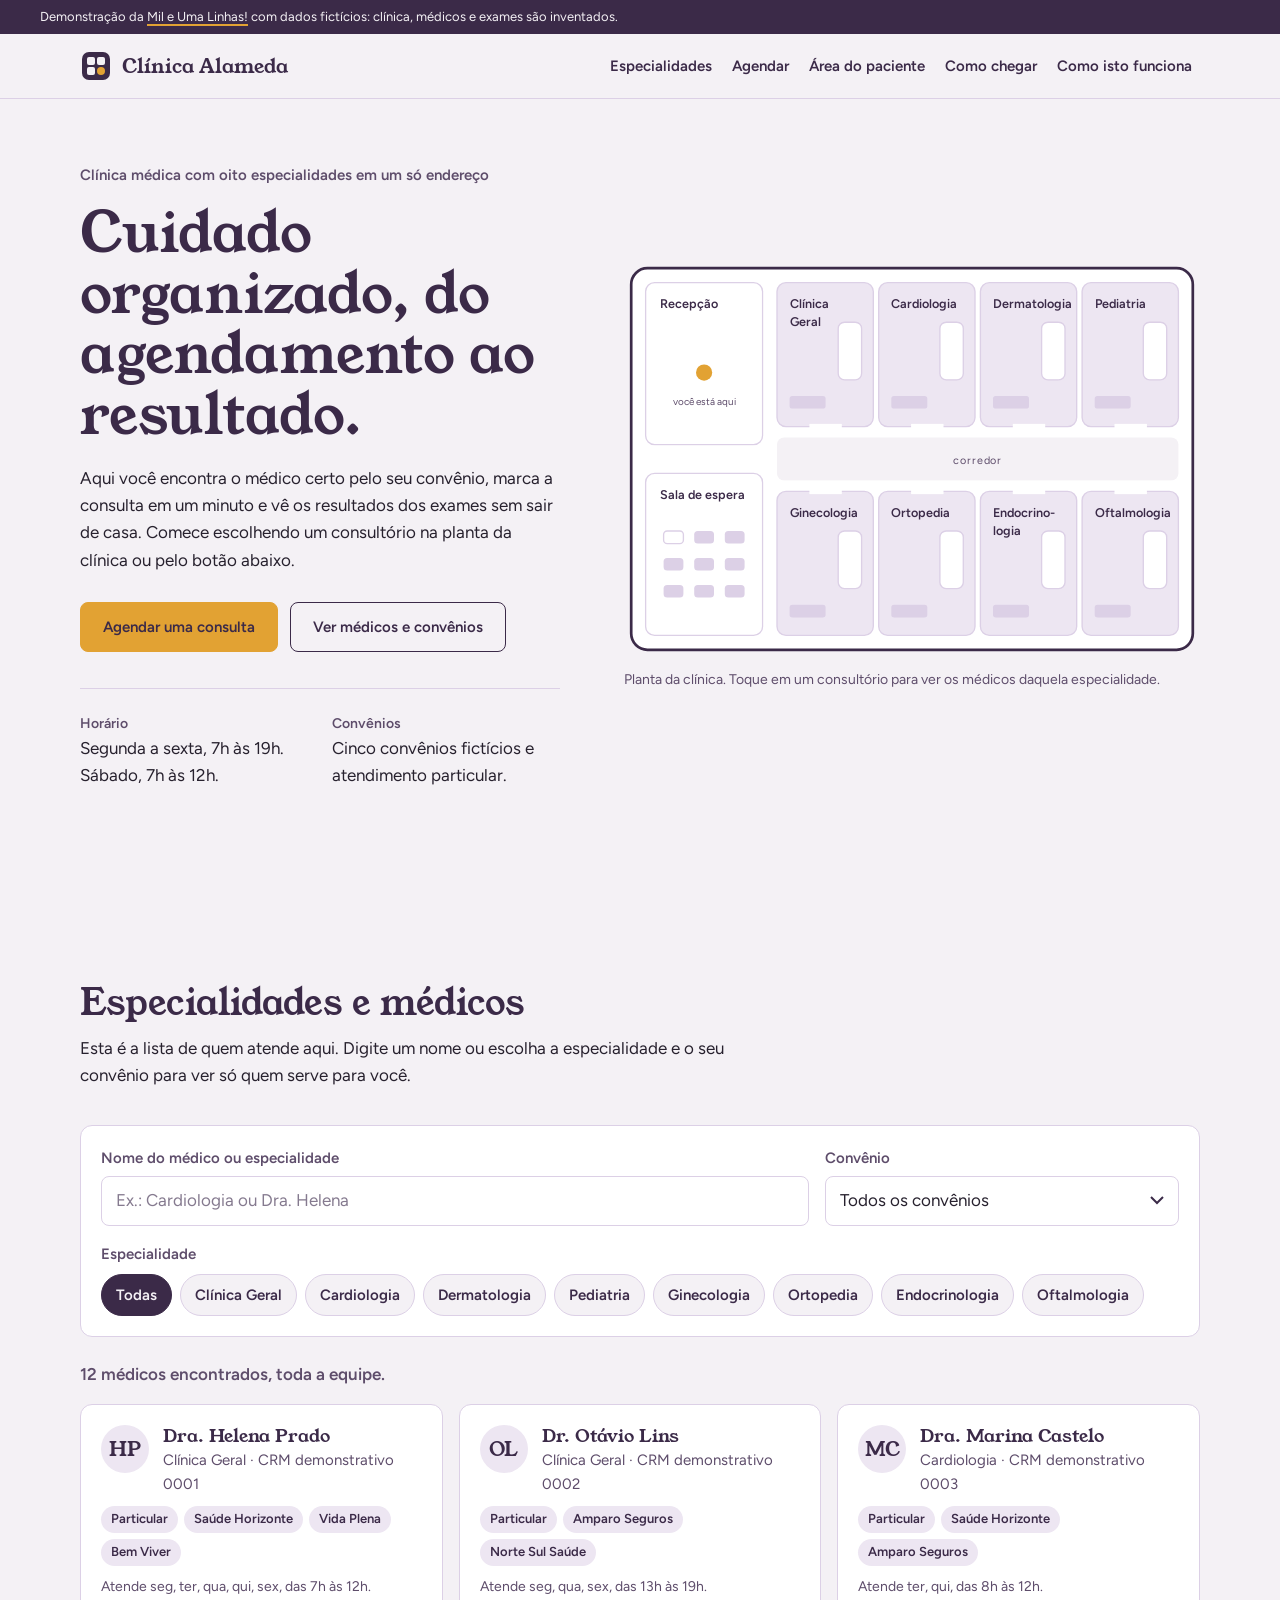
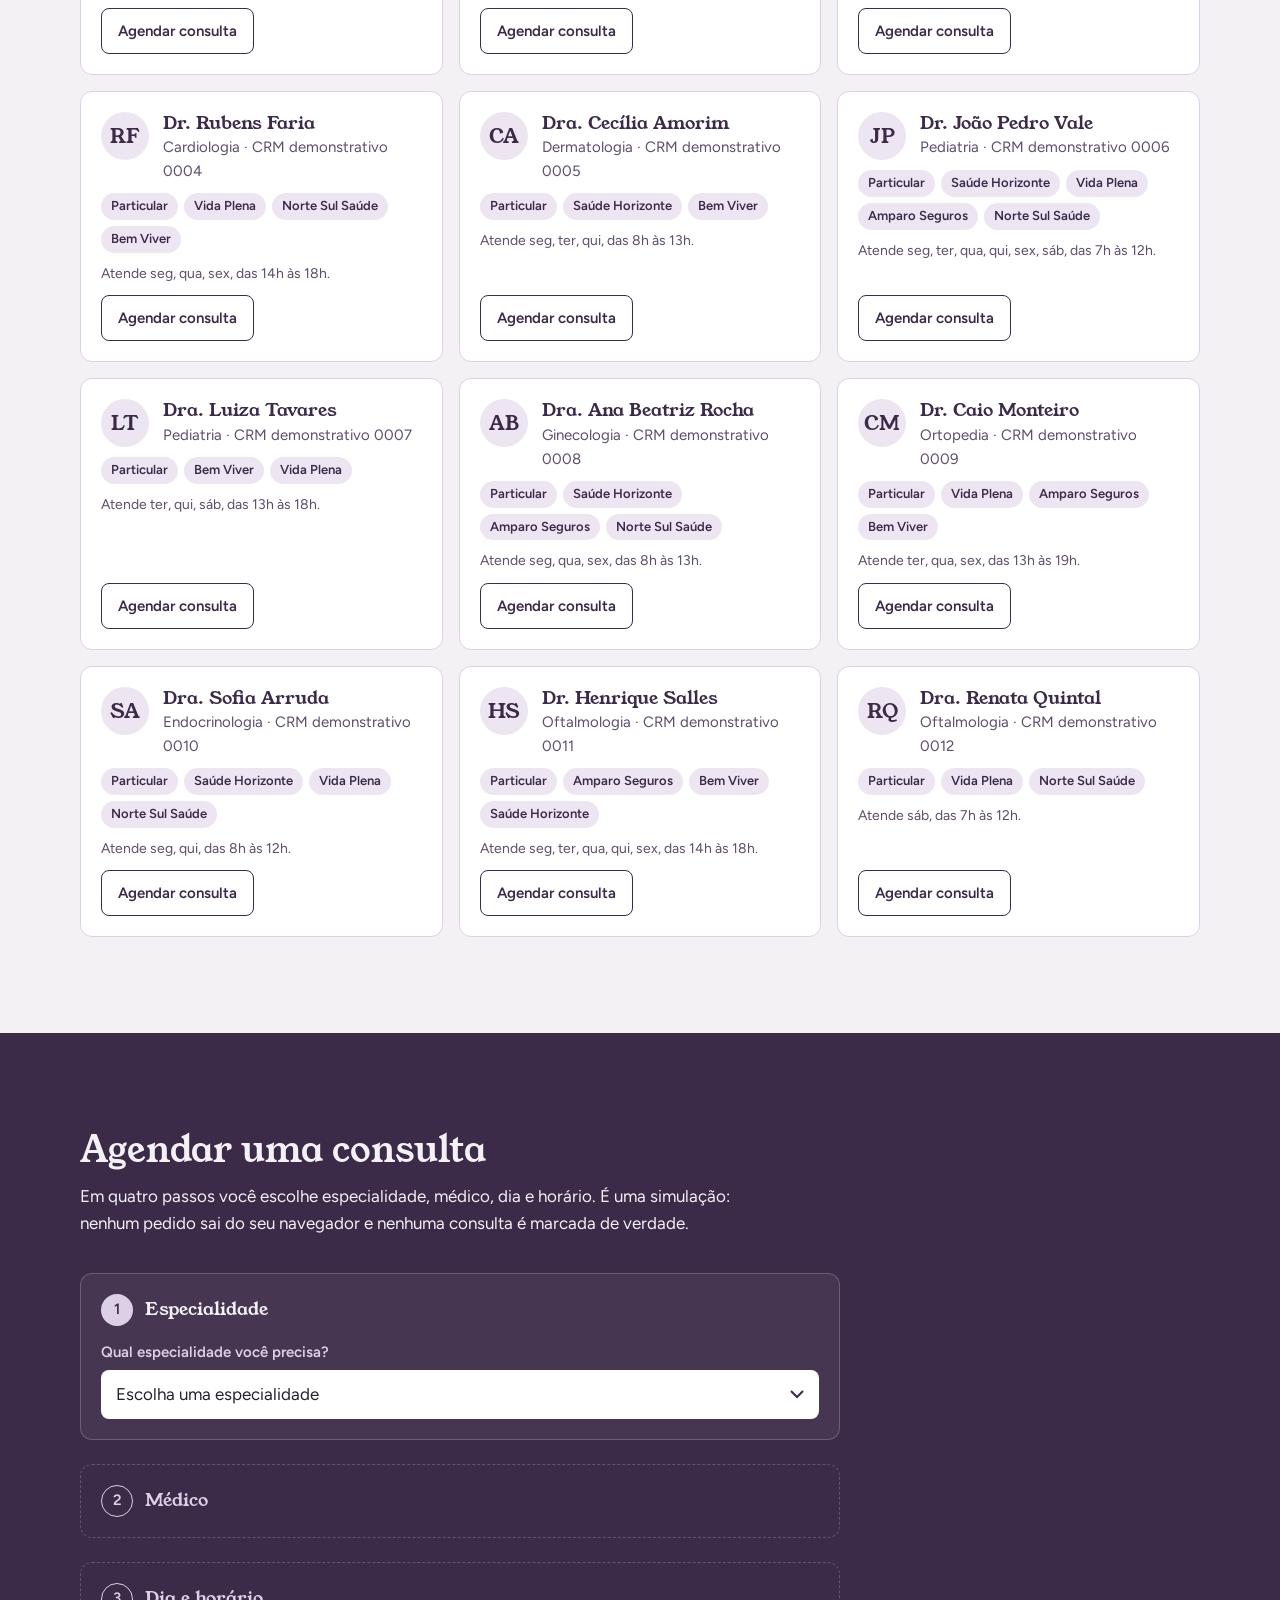
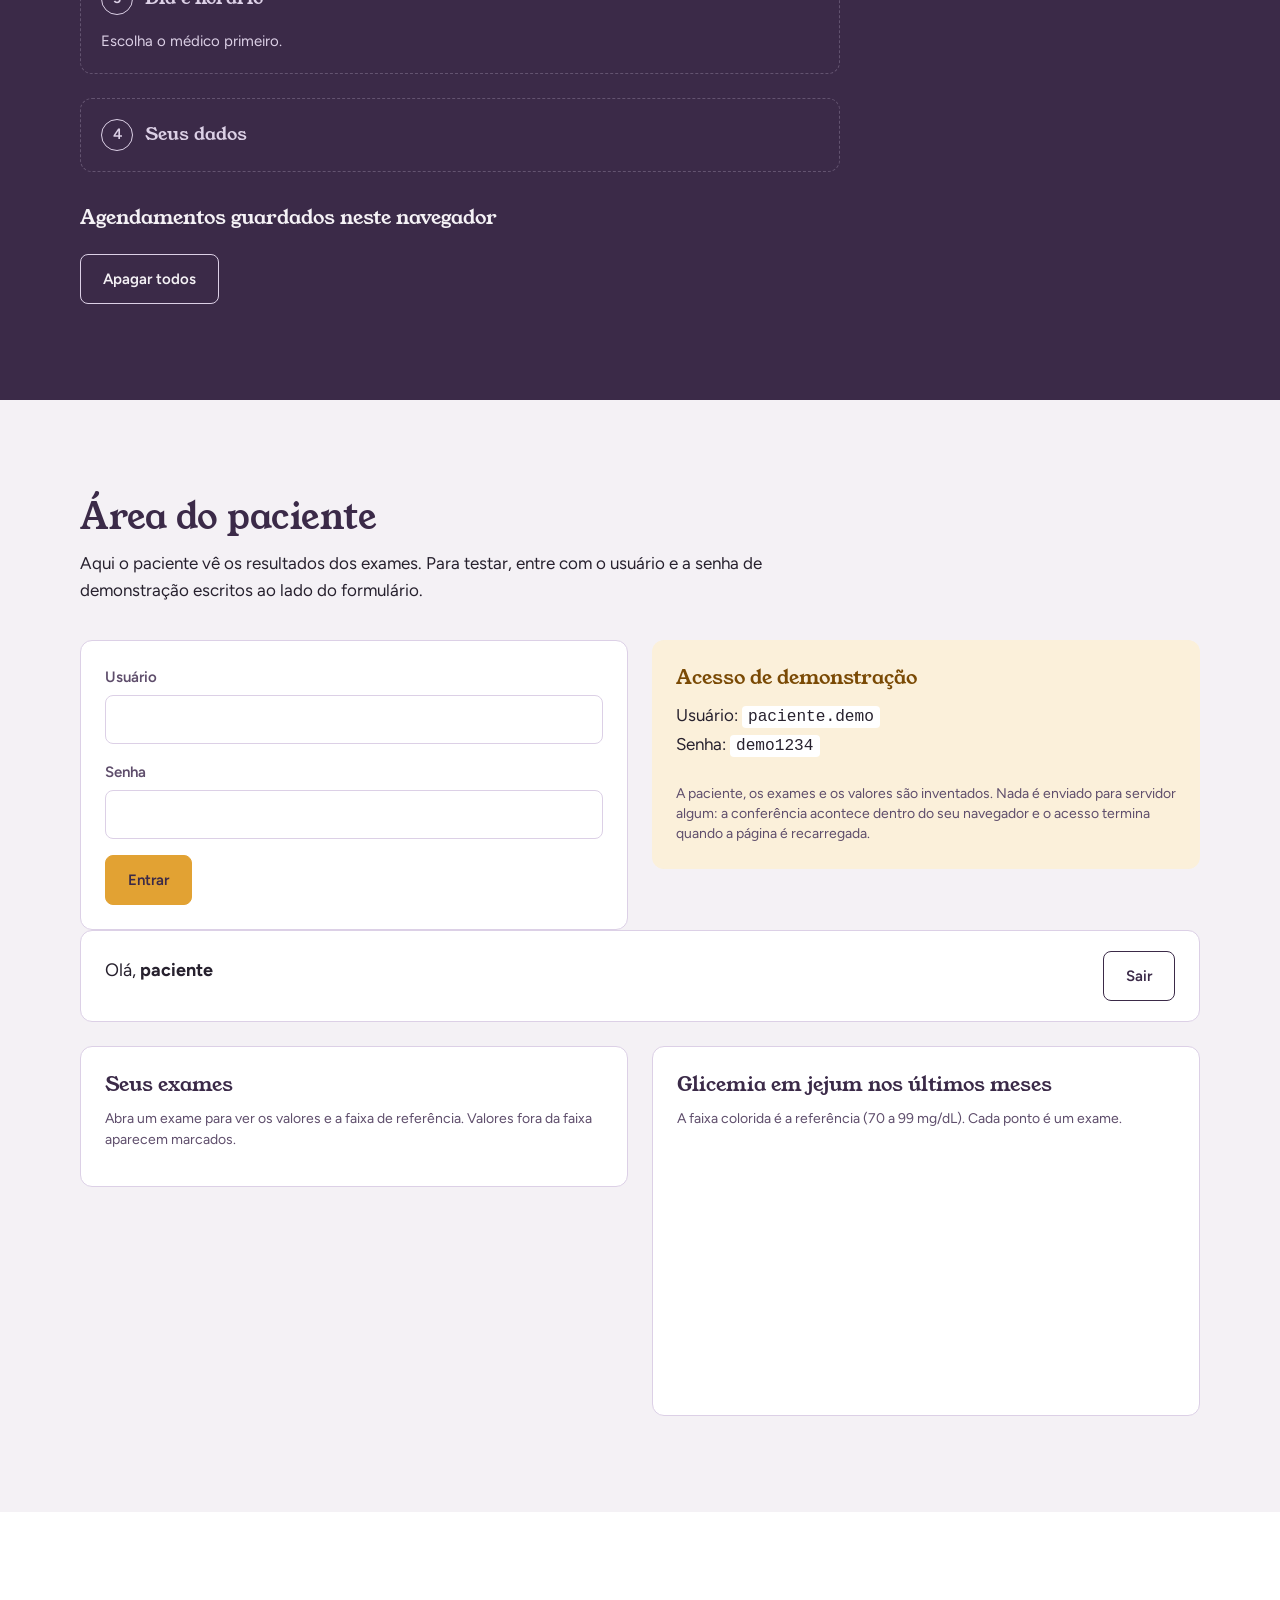
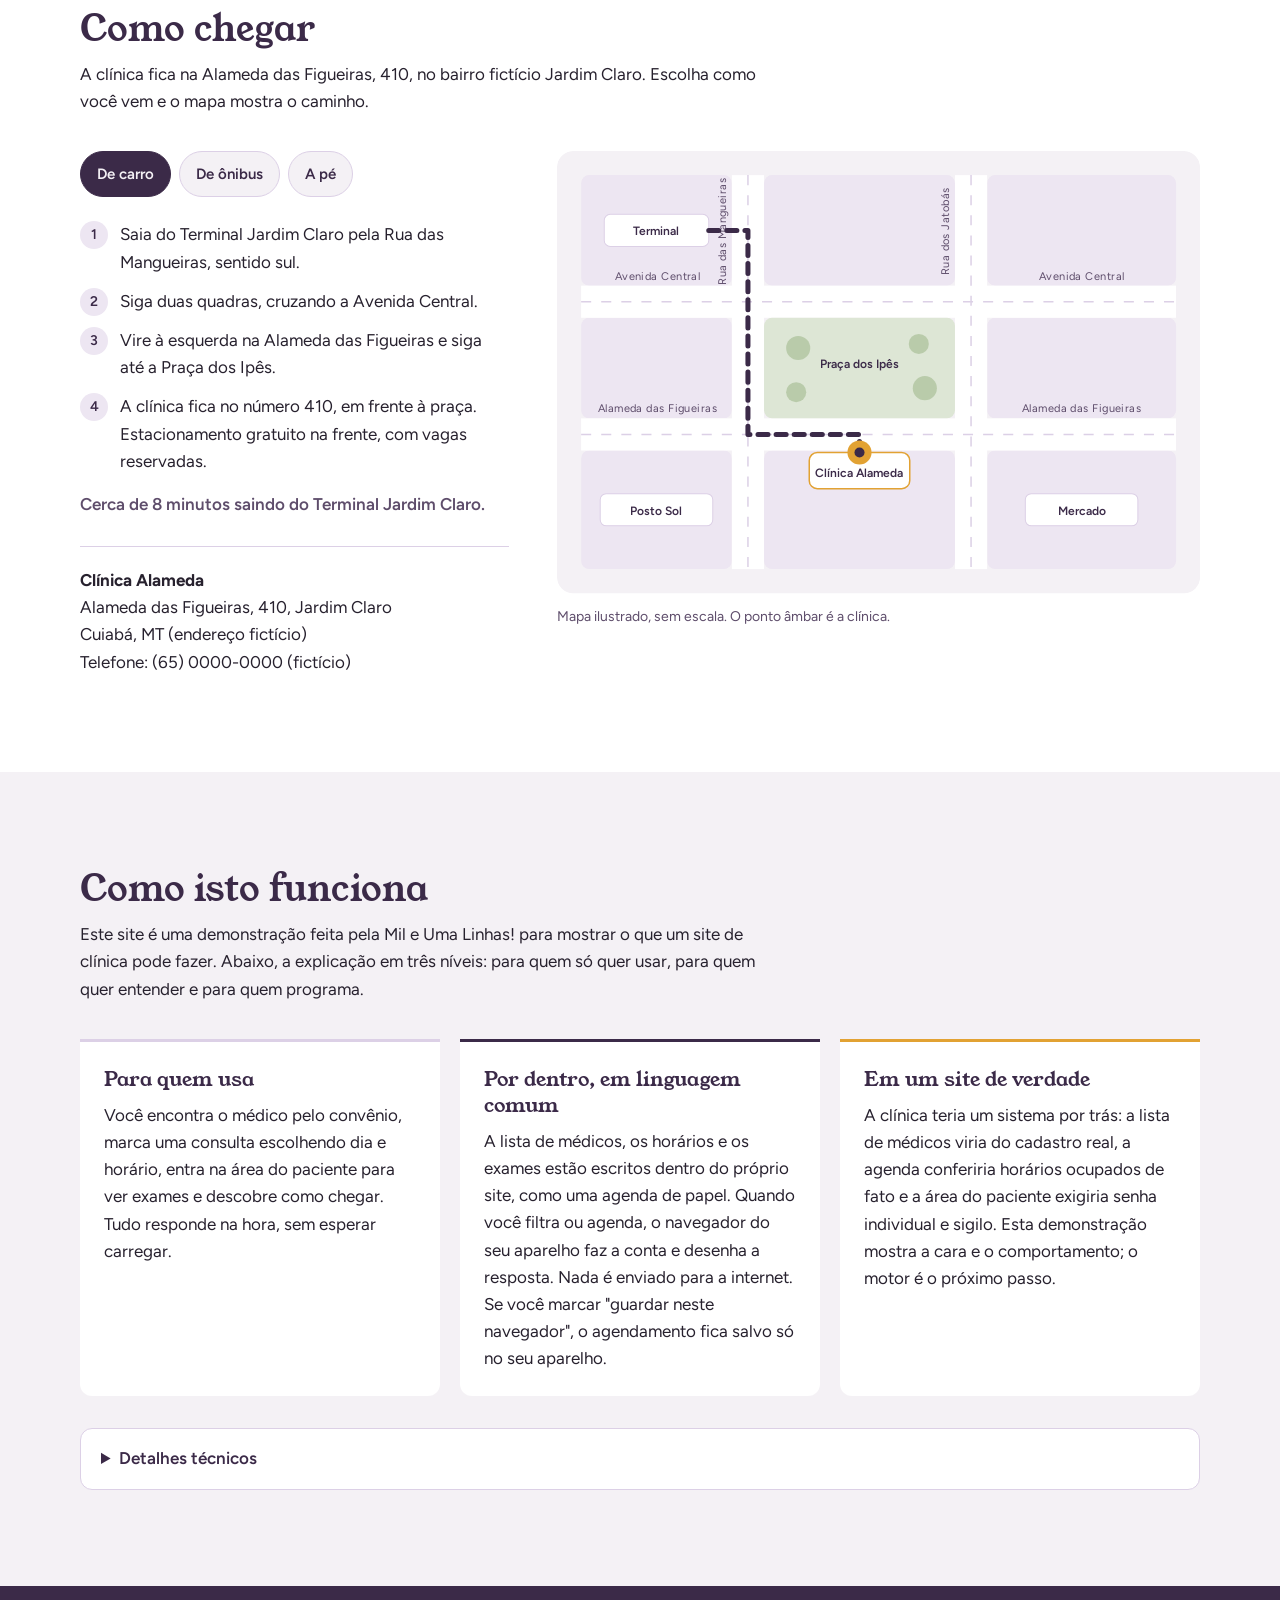
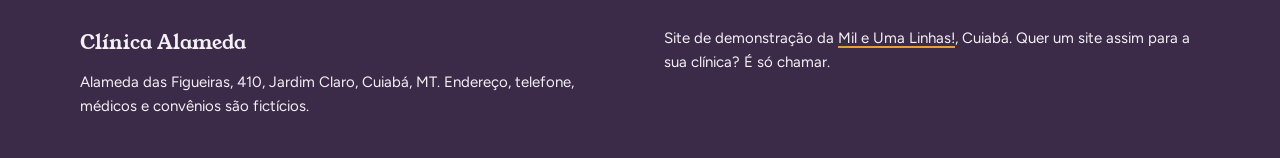
==== index.html @ 110e7aff "Site de demonstração: Clínica Alameda Cria o site de vitrine para clínica médica (slug clinica-medic" ====
<!DOCTYPE html>
<html lang="pt-BR">
<head>
  <meta charset="utf-8">
  <meta name="viewport" content="width=device-width, initial-scale=1">
  <meta http-equiv="Content-Security-Policy" content="default-src 'self'; script-src 'self'; style-src 'self'; img-src 'self' data:; font-src 'self'; connect-src 'none'; object-src 'none'; base-uri 'self'; form-action 'none'">
  <title>Clínica Alameda | Cuidado organizado, do agendamento ao resultado</title>
  <meta name="description" content="Site de demonstração de uma clínica médica fictícia com várias especialidades: busca de médicos por convênio, agendamento simulado, área do paciente e mapa de como chegar. Feito pela Mil e Uma Linhas!.">
  <meta name="theme-color" content="#3B2A48">
  <link rel="canonical" href="https://toshiro01001.github.io/clinica-medica/">
  <link rel="icon" href="favicon.svg" type="image/svg+xml">
  <link rel="preload" href="fonts/young-serif-latin-400-normal.woff2" as="font" type="font/woff2" crossorigin>
  <link rel="preload" href="fonts/figtree-latin-wght-normal.woff2" as="font" type="font/woff2" crossorigin>
  <link rel="stylesheet" href="css/estilo.css">
</head>
<body>
  <a class="pular" href="#conteudo">Pular para o conteúdo</a>

  <p class="faixa-demo">Demonstração da <a href="https://mileumalinhas.com.br">Mil e Uma Linhas!</a> com dados fictícios: clínica, médicos e exames são inventados.</p>

  <header class="topo">
    <div class="miolo topo-miolo">
      <a class="marca" href="#inicio" aria-label="Clínica Alameda, início">
        <svg class="marca-sinal" viewBox="0 0 32 32" aria-hidden="true" focusable="false">
          <rect x="2" y="2" width="28" height="28" rx="7" fill="currentColor"/>
          <rect x="7" y="7" width="8" height="8" rx="2" fill="#F4F1F5"/>
          <rect x="17" y="7" width="8" height="8" rx="2" fill="#F4F1F5"/>
          <rect x="7" y="17" width="8" height="8" rx="2" fill="#F4F1F5"/>
          <circle cx="21" cy="21" r="4" fill="#E2A233"/>
        </svg>
        <span class="marca-nome">Clínica Alameda</span>
      </a>
      <button class="menu-botao" id="menu-botao" type="button" aria-expanded="false" aria-controls="menu">
        <span class="menu-botao-traco" aria-hidden="true"></span>
        <span class="menu-botao-texto">Menu</span>
      </button>
      <nav class="menu" id="menu" aria-label="Seções do site">
        <ul>
          <li><a href="#especialidades">Especialidades</a></li>
          <li><a href="#agendar">Agendar</a></li>
          <li><a href="#paciente">Área do paciente</a></li>
          <li><a href="#como-chegar">Como chegar</a></li>
          <li><a href="#como-funciona">Como isto funciona</a></li>
        </ul>
      </nav>
    </div>
  </header>

  <main id="conteudo">

    <!-- ABERTURA -->
    <section class="hero" id="inicio" aria-labelledby="hero-titulo">
      <div class="miolo hero-grade">
        <div class="hero-texto">
          <p class="hero-chapeu">Clínica médica com oito especialidades em um só endereço</p>
          <h1 id="hero-titulo">Cuidado organizado, do agendamento ao resultado.</h1>
          <p class="hero-apoio">Aqui você encontra o médico certo pelo seu convênio, marca a consulta em um minuto e vê os resultados dos exames sem sair de casa. Comece escolhendo um consultório na planta da clínica ou pelo botão abaixo.</p>
          <div class="hero-acoes">
            <a class="botao botao-principal" href="#agendar">Agendar uma consulta</a>
            <a class="botao botao-secundario" href="#especialidades">Ver médicos e convênios</a>
          </div>
          <dl class="hero-fatos">
            <div><dt>Horário</dt><dd>Segunda a sexta, 7h às 19h. Sábado, 7h às 12h.</dd></div>
            <div><dt>Convênios</dt><dd>Cinco convênios fictícios e atendimento particular.</dd></div>
          </dl>
        </div>

        <figure class="planta-figura">
          <svg class="planta" viewBox="0 0 640 440" role="group" aria-labelledby="planta-titulo" aria-describedby="planta-desc" id="planta">
            <title id="planta-titulo">Planta da Clínica Alameda</title>
            <desc id="planta-desc">Planta baixa com recepção, sala de espera, um corredor central e oito consultórios, um por especialidade. Cada consultório é um link que filtra a busca de médicos.</desc>
            <rect class="planta-parede" x="8" y="8" width="624" height="424" rx="18"/>

            <g class="planta-sala planta-sala-fixa" data-ordem="0">
              <rect x="24" y="24" width="130" height="180" rx="10"/>
              <text x="40" y="52">Recepção</text>
              <circle class="planta-voce" cx="89" cy="124" r="9"/>
              <text class="planta-voce-texto" x="89" y="160">você está aqui</text>
            </g>
            <g class="planta-sala planta-sala-fixa" data-ordem="1">
              <rect x="24" y="236" width="130" height="180" rx="10"/>
              <text x="40" y="264">Sala de espera</text>
              <g class="planta-cadeiras" aria-hidden="true">
                <rect x="44" y="300" width="22" height="14" rx="4"/><rect x="78" y="300" width="22" height="14" rx="4"/><rect x="112" y="300" width="22" height="14" rx="4"/>
                <rect x="44" y="330" width="22" height="14" rx="4"/><rect x="78" y="330" width="22" height="14" rx="4"/><rect x="112" y="330" width="22" height="14" rx="4"/>
                <rect x="44" y="360" width="22" height="14" rx="4"/><rect x="78" y="360" width="22" height="14" rx="4"/><rect x="112" y="360" width="22" height="14" rx="4"/>
              </g>
            </g>

            <rect class="planta-corredor" x="170" y="196" width="446" height="48" rx="8"/>
            <text class="planta-corredor-texto" x="393" y="225">corredor</text>

            <a class="planta-sala" href="#especialidades" data-esp="clinica-geral" data-ordem="2"><rect x="170" y="24" width="107" height="160" rx="10"/><rect class="planta-mesa" x="184" y="150" width="40" height="14" rx="3"/><rect class="planta-maca" x="238" y="68" width="26" height="64" rx="7"/><text x="184" y="52">Clínica</text><text x="184" y="72">Geral</text><rect class="planta-porta" x="206" y="181" width="36" height="6"/></a>
            <a class="planta-sala" href="#especialidades" data-esp="cardiologia" data-ordem="3"><rect x="283" y="24" width="107" height="160" rx="10"/><rect class="planta-mesa" x="297" y="150" width="40" height="14" rx="3"/><rect class="planta-maca" x="351" y="68" width="26" height="64" rx="7"/><text x="297" y="52">Cardiologia</text><rect class="planta-porta" x="319" y="181" width="36" height="6"/></a>
            <a class="planta-sala" href="#especialidades" data-esp="dermatologia" data-ordem="4"><rect x="396" y="24" width="107" height="160" rx="10"/><rect class="planta-mesa" x="410" y="150" width="40" height="14" rx="3"/><rect class="planta-maca" x="464" y="68" width="26" height="64" rx="7"/><text x="410" y="52">Dermatologia</text><rect class="planta-porta" x="432" y="181" width="36" height="6"/></a>
            <a class="planta-sala" href="#especialidades" data-esp="pediatria" data-ordem="5"><rect x="509" y="24" width="107" height="160" rx="10"/><rect class="planta-mesa" x="523" y="150" width="40" height="14" rx="3"/><rect class="planta-maca" x="577" y="68" width="26" height="64" rx="7"/><text x="523" y="52">Pediatria</text><rect class="planta-porta" x="545" y="181" width="36" height="6"/></a>

            <a class="planta-sala" href="#especialidades" data-esp="ginecologia" data-ordem="6"><rect x="170" y="256" width="107" height="160" rx="10"/><rect class="planta-mesa" x="184" y="382" width="40" height="14" rx="3"/><rect class="planta-maca" x="238" y="300" width="26" height="64" rx="7"/><text x="184" y="284">Ginecologia</text><rect class="planta-porta" x="206" y="253" width="36" height="6"/></a>
            <a class="planta-sala" href="#especialidades" data-esp="ortopedia" data-ordem="7"><rect x="283" y="256" width="107" height="160" rx="10"/><rect class="planta-mesa" x="297" y="382" width="40" height="14" rx="3"/><rect class="planta-maca" x="351" y="300" width="26" height="64" rx="7"/><text x="297" y="284">Ortopedia</text><rect class="planta-porta" x="319" y="253" width="36" height="6"/></a>
            <a class="planta-sala" href="#especialidades" data-esp="endocrinologia" data-ordem="8"><rect x="396" y="256" width="107" height="160" rx="10"/><rect class="planta-mesa" x="410" y="382" width="40" height="14" rx="3"/><rect class="planta-maca" x="464" y="300" width="26" height="64" rx="7"/><text x="410" y="284">Endocrino-</text><text x="410" y="304">logia</text><rect class="planta-porta" x="432" y="253" width="36" height="6"/></a>
            <a class="planta-sala" href="#especialidades" data-esp="oftalmologia" data-ordem="9"><rect x="509" y="256" width="107" height="160" rx="10"/><rect class="planta-mesa" x="523" y="382" width="40" height="14" rx="3"/><rect class="planta-maca" x="577" y="300" width="26" height="64" rx="7"/><text x="523" y="284">Oftalmologia</text><rect class="planta-porta" x="545" y="253" width="36" height="6"/></a>
          </svg>
          <figcaption>Planta da clínica. Toque em um consultório para ver os médicos daquela especialidade.</figcaption>
        </figure>
      </div>
    </section>

    <!-- BUSCA -->
    <section class="secao" id="especialidades" aria-labelledby="busca-titulo">
      <div class="miolo">
        <div class="secao-cabeca">
          <h2 id="busca-titulo">Especialidades e médicos</h2>
          <p>Esta é a lista de quem atende aqui. Digite um nome ou escolha a especialidade e o seu convênio para ver só quem serve para você.</p>
        </div>

        <form class="busca" id="busca" role="search" aria-label="Buscar médicos">
          <div class="busca-linha">
            <label class="campo">
              <span class="campo-rotulo">Nome do médico ou especialidade</span>
              <input type="search" id="busca-texto" name="texto" placeholder="Ex.: Cardiologia ou Dra. Helena" autocomplete="off">
            </label>
            <label class="campo">
              <span class="campo-rotulo">Convênio</span>
              <select id="busca-convenio" name="convenio">
                <option value="">Todos os convênios</option>
              </select>
            </label>
          </div>
          <fieldset class="chips">
            <legend class="campo-rotulo">Especialidade</legend>
            <div class="chips-lista" id="busca-chips">
              <label class="chip"><input type="radio" name="esp" value="" checked><span>Todas</span></label>
            </div>
          </fieldset>
        </form>

        <p class="busca-resumo" id="busca-resumo" aria-live="polite">Carregando a lista de médicos.</p>
        <ul class="medicos" id="busca-lista" aria-label="Resultados da busca"></ul>
      </div>
    </section>

    <!-- AGENDAMENTO -->
    <section class="secao secao-escura" id="agendar" aria-labelledby="agendar-titulo">
      <div class="miolo">
        <div class="secao-cabeca">
          <h2 id="agendar-titulo">Agendar uma consulta</h2>
          <p>Em quatro passos você escolhe especialidade, médico, dia e horário. É uma simulação: nenhum pedido sai do seu navegador e nenhuma consulta é marcada de verdade.</p>
        </div>

        <form class="agenda" id="agenda" novalidate>
          <ol class="passos">
            <li class="passo" id="passo-1">
              <h3><span class="passo-num" aria-hidden="true">1</span> Especialidade</h3>
              <label class="campo">
                <span class="campo-rotulo">Qual especialidade você precisa?</span>
                <select id="ag-esp" name="esp" required>
                  <option value="">Escolha uma especialidade</option>
                </select>
              </label>
            </li>

            <li class="passo esta-bloqueado" id="passo-2">
              <h3><span class="passo-num" aria-hidden="true">2</span> Médico</h3>
              <fieldset class="opcoes" id="ag-medicos">
                <legend class="campo-rotulo">Com quem você quer consultar?</legend>
                <p class="passo-ajuda">Escolha a especialidade primeiro.</p>
              </fieldset>
            </li>

            <li class="passo esta-bloqueado" id="passo-3">
              <h3><span class="passo-num" aria-hidden="true">3</span> Dia e horário</h3>
              <p class="passo-ajuda" id="ag-cal-ajuda">Escolha o médico primeiro.</p>
              <div class="calendario" id="ag-cal" hidden>
                <div class="calendario-topo">
                  <button type="button" class="botao-icone" id="cal-anterior" aria-label="Mês anterior">&#8249;</button>
                  <h4 id="cal-mes" aria-live="polite">Mês</h4>
                  <button type="button" class="botao-icone" id="cal-proximo" aria-label="Próximo mês">&#8250;</button>
                </div>
                <div class="calendario-grade" id="cal-grade" aria-label="Dias do mês"></div>
                <p class="legenda">Os dias em que o médico atende aparecem marcados. Dias passados e fins de semana sem atendimento ficam desativados.</p>
              </div>
              <div class="horarios" id="ag-horarios" hidden>
                <p class="campo-rotulo" id="horarios-rotulo">Horários livres</p>
                <div class="horarios-lista" id="horarios-lista" role="radiogroup" aria-labelledby="horarios-rotulo"></div>
              </div>
            </li>

            <li class="passo esta-bloqueado" id="passo-4">
              <h3><span class="passo-num" aria-hidden="true">4</span> Seus dados</h3>
              <div class="busca-linha">
                <label class="campo">
                  <span class="campo-rotulo">Nome completo</span>
                  <input type="text" id="ag-nome" name="nome" autocomplete="off" required minlength="3">
                </label>
                <label class="campo">
                  <span class="campo-rotulo">Telefone com DDD</span>
                  <input type="tel" id="ag-fone" name="fone" inputmode="numeric" placeholder="(65) 90000-0000" autocomplete="off" required>
                </label>
                <label class="campo">
                  <span class="campo-rotulo">Convênio</span>
                  <select id="ag-convenio" name="convenio" required></select>
                </label>
              </div>
              <label class="marcar">
                <input type="checkbox" id="ag-guardar" name="guardar">
                <span>Guardar este agendamento neste navegador (fica só no seu aparelho; você pode apagar quando quiser).</span>
              </label>
              <p class="erro" id="ag-erro" role="alert" hidden></p>
              <button class="botao botao-principal" type="submit">Confirmar agendamento simulado</button>
            </li>
          </ol>
        </form>

        <div class="confirmacao" id="ag-resumo" role="status" aria-live="polite" hidden></div>

        <div class="meus" id="meus" hidden>
          <h3>Agendamentos guardados neste navegador</h3>
          <ul id="meus-lista"></ul>
          <button class="botao botao-secundario" type="button" id="meus-apagar">Apagar todos</button>
        </div>
      </div>
    </section>

    <!-- ÁREA DO PACIENTE -->
    <section class="secao" id="paciente" aria-labelledby="paciente-titulo">
      <div class="miolo">
        <div class="secao-cabeca">
          <h2 id="paciente-titulo">Área do paciente</h2>
          <p>Aqui o paciente vê os resultados dos exames. Para testar, entre com o usuário e a senha de demonstração escritos ao lado do formulário.</p>
        </div>

        <div class="paciente-grade" id="paciente-entrada">
          <form class="login" id="login" novalidate>
            <label class="campo">
              <span class="campo-rotulo">Usuário</span>
              <input type="text" id="login-usuario" name="usuario" autocomplete="off" autocapitalize="none" spellcheck="false" required>
            </label>
            <label class="campo">
              <span class="campo-rotulo">Senha</span>
              <input type="password" id="login-senha" name="senha" autocomplete="off" required>
            </label>
            <p class="erro" id="login-erro" role="alert" hidden></p>
            <button class="botao botao-principal" type="submit">Entrar</button>
          </form>
          <aside class="dica" aria-label="Dados de acesso de demonstração">
            <h3>Acesso de demonstração</h3>
            <p>Usuário: <code>paciente.demo</code><br>Senha: <code>demo1234</code></p>
            <p class="legenda">A paciente, os exames e os valores são inventados. Nada é enviado para servidor algum: a conferência acontece dentro do seu navegador e o acesso termina quando a página é recarregada.</p>
          </aside>
        </div>

        <div class="painel" id="painel" hidden>
          <div class="painel-topo">
            <div>
              <p class="painel-ola">Olá, <strong id="painel-nome">paciente</strong></p>
              <p class="legenda" id="painel-info"></p>
            </div>
            <button class="botao botao-secundario" type="button" id="sair">Sair</button>
          </div>

          <div class="painel-grade">
            <div class="painel-exames">
              <h3>Seus exames</h3>
              <p class="legenda">Abra um exame para ver os valores e a faixa de referência. Valores fora da faixa aparecem marcados.</p>
              <div id="exames-lista"></div>
            </div>
            <div class="painel-grafico">
              <h3>Glicemia em jejum nos últimos meses</h3>
              <p class="legenda">A faixa colorida é a referência (70 a 99 mg/dL). Cada ponto é um exame.</p>
              <svg class="grafico" id="grafico" viewBox="0 0 520 260" role="img" aria-labelledby="grafico-titulo"><title id="grafico-titulo">Gráfico da glicemia em jejum por mês</title></svg>
              <table class="tabela-grafico" id="grafico-tabela"><caption class="visual-oculto">Valores do gráfico</caption></table>
            </div>
          </div>
        </div>
      </div>
    </section>

    <!-- COMO CHEGAR -->
    <section class="secao secao-clara" id="como-chegar" aria-labelledby="chegar-titulo">
      <div class="miolo">
        <div class="secao-cabeca">
          <h2 id="chegar-titulo">Como chegar</h2>
          <p>A clínica fica na Alameda das Figueiras, 410, no bairro fictício Jardim Claro. Escolha como você vem e o mapa mostra o caminho.</p>
        </div>

        <div class="chegar-grade">
          <div class="chegar-controles">
            <div class="chegar-modos" role="group" aria-label="Modo de transporte">
              <button type="button" class="modo" data-modo="carro" aria-pressed="true">De carro</button>
              <button type="button" class="modo" data-modo="onibus" aria-pressed="false">De ônibus</button>
              <button type="button" class="modo" data-modo="pe" aria-pressed="false">A pé</button>
            </div>
            <ol class="chegar-passos" id="chegar-passos" aria-live="polite"></ol>
            <address class="endereco">
              <strong>Clínica Alameda</strong><br>
              Alameda das Figueiras, 410, Jardim Claro<br>
              Cuiabá, MT (endereço fictício)<br>
              Telefone: (65) 0000-0000 (fictício)
            </address>
          </div>

          <figure class="mapa-figura">
            <svg class="mapa" id="mapa" viewBox="0 0 640 440" role="img" aria-labelledby="mapa-titulo mapa-desc">
              <title id="mapa-titulo">Mapa ilustrado de como chegar à Clínica Alameda</title>
              <desc id="mapa-desc">Mapa simplificado do bairro com a Avenida Central, o Terminal Jardim Claro, a Praça dos Ipês e o Mercado Boa Mesa. A clínica fica na Alameda das Figueiras. As rotas de carro, ônibus e a pé são desenhadas sobre o mapa conforme a escolha.</desc>
              <rect class="mapa-fundo" x="0" y="0" width="640" height="440" rx="16"/>
              <g class="mapa-quadras" aria-hidden="true">
                <rect x="24" y="24" width="150" height="110" rx="8"/>
                <rect x="206" y="24" width="190" height="110" rx="8"/>
                <rect x="428" y="24" width="188" height="110" rx="8"/>
                <rect x="24" y="166" width="150" height="100" rx="8"/>
                <rect x="428" y="166" width="188" height="100" rx="8"/>
                <rect x="24" y="298" width="150" height="118" rx="8"/>
                <rect x="206" y="298" width="190" height="118" rx="8"/>
                <rect x="428" y="298" width="188" height="118" rx="8"/>
              </g>
              <g class="mapa-vias" aria-hidden="true">
                <rect x="174" y="24" width="32" height="392"/>
                <rect x="396" y="24" width="32" height="392"/>
                <rect x="24" y="134" width="592" height="32"/>
                <rect x="24" y="266" width="592" height="32"/>
                <g class="mapa-faixas">
                  <line x1="24" y1="150" x2="616" y2="150"/>
                  <line x1="24" y1="282" x2="616" y2="282"/>
                  <line x1="190" y1="24" x2="190" y2="416"/>
                  <line x1="412" y1="24" x2="412" y2="416"/>
                </g>
              </g>
              <g class="mapa-ruas" aria-hidden="true">
                <text x="100" y="128" text-anchor="middle">Avenida Central</text>
                <text x="522" y="128" text-anchor="middle">Avenida Central</text>
                <text x="100" y="260" text-anchor="middle">Alameda das Figueiras</text>
                <text x="522" y="260" text-anchor="middle">Alameda das Figueiras</text>
                <text transform="translate(168 80) rotate(-90)" text-anchor="middle">Rua das Mangueiras</text>
                <text transform="translate(390 80) rotate(-90)" text-anchor="middle">Rua dos Jatobás</text>
              </g>
              <g class="mapa-verde" aria-hidden="true">
                <rect x="206" y="166" width="190" height="100" rx="8"/>
                <circle cx="240" cy="196" r="12"/><circle cx="366" cy="236" r="12"/><circle cx="360" cy="192" r="10"/><circle cx="238" cy="240" r="10"/>
              </g>
              <g class="mapa-pontos">
                <g class="mapa-ponto" transform="translate(99,79)"><rect x="-52" y="-16" width="104" height="32" rx="6"/><text y="5" text-anchor="middle">Terminal</text></g>
                <g class="mapa-ponto" transform="translate(301,216)"><text text-anchor="middle">Praça dos Ipês</text></g>
                <g class="mapa-ponto" transform="translate(522,357)"><rect x="-56" y="-16" width="112" height="32" rx="6"/><text y="5" text-anchor="middle">Mercado</text></g>
                <g class="mapa-ponto" transform="translate(99,357)"><rect x="-56" y="-16" width="112" height="32" rx="6"/><text y="5" text-anchor="middle">Posto Sol</text></g>
              </g>
              <g class="mapa-rotas">
                <polyline class="rota" data-rota="carro" points="151,79 190,79 190,282 301,282 301,292"/>
                <polyline class="rota" data-rota="onibus" points="151,79 190,79 190,150 412,150 412,282 301,282 301,292"/>
                <polyline class="rota" data-rota="pe" points="330,240 330,282 301,282 301,292"/>
              </g>
              <g class="mapa-clinica" transform="translate(301,300)">
                <rect x="-50" y="0" width="100" height="36" rx="8"/>
                <circle cx="0" cy="0" r="12"/>
                <circle cx="0" cy="0" r="5"/>
                <text y="24" text-anchor="middle">Clínica Alameda</text>
              </g>
            </svg>
            <figcaption>Mapa ilustrado, sem escala. O ponto âmbar é a clínica.</figcaption>
          </figure>
        </div>
      </div>
    </section>

    <!-- COMO ISTO FUNCIONA -->
    <section class="secao" id="como-funciona" aria-labelledby="funciona-titulo">
      <div class="miolo">
        <div class="secao-cabeca">
          <h2 id="funciona-titulo">Como isto funciona</h2>
          <p>Este site é uma demonstração feita pela Mil e Uma Linhas! para mostrar o que um site de clínica pode fazer. Abaixo, a explicação em três níveis: para quem só quer usar, para quem quer entender e para quem programa.</p>
        </div>

        <div class="funciona-grade">
          <article class="funciona-bloco">
            <h3>Para quem usa</h3>
            <p>Você encontra o médico pelo convênio, marca uma consulta escolhendo dia e horário, entra na área do paciente para ver exames e descobre como chegar. Tudo responde na hora, sem esperar carregar.</p>
          </article>
          <article class="funciona-bloco">
            <h3>Por dentro, em linguagem comum</h3>
            <p>A lista de médicos, os horários e os exames estão escritos dentro do próprio site, como uma agenda de papel. Quando você filtra ou agenda, o navegador do seu aparelho faz a conta e desenha a resposta. Nada é enviado para a internet. Se você marcar "guardar neste navegador", o agendamento fica salvo só no seu aparelho.</p>
          </article>
          <article class="funciona-bloco">
            <h3>Em um site de verdade</h3>
            <p>A clínica teria um sistema por trás: a lista de médicos viria do cadastro real, a agenda conferiria horários ocupados de fato e a área do paciente exigiria senha individual e sigilo. Esta demonstração mostra a cara e o comportamento; o motor é o próximo passo.</p>
          </article>
        </div>

        <details class="tecnico">
          <summary>Detalhes técnicos</summary>
          <div class="tecnico-corpo">
            <ul>
              <li>HTML, CSS e JavaScript puros. Nenhum framework, nenhuma biblioteca, nenhum CDN, nenhuma fonte externa, nenhum analytics.</li>
              <li>Fontes Young Serif e Figtree servidas localmente em <code>fonts/</code> (licença SIL OFL, arquivos de licença na pasta).</li>
              <li><code>Content-Security-Policy</code> por meta tag: <code>default-src 'self'</code>, sem script inline, sem estilo inline, <code>connect-src 'none'</code>, <code>form-action 'none'</code>. Os formulários são interceptados em JavaScript e nunca enviam nada.</li>
              <li>Dados fictícios em <code>js/dados.js</code> (médicos, convênios, exames, rotas). Comportamento em <code>js/app.js</code>: busca com filtro, calendário gerado por mês com horários derivados do turno de cada médico, login de demonstração com conferência local, gráfico SVG desenhado a partir dos dados e mapa com rotas alternadas por classe CSS.</li>
              <li><code>localStorage</code> só na chave <code>clinica-alameda-agendamentos</code>, e só se o visitante marcar a caixa. O acesso da área do paciente fica em memória e some ao recarregar.</li>
              <li>Acessibilidade: contraste AA verificado, foco visível, navegação por teclado em planta, calendário e horários, <code>aria-live</code> nos resultados, planta e mapa com título e descrição em SVG, tabela oculta com os valores do gráfico.</li>
              <li>Testes com Playwright em <code>tests/site.cjs</code>: 1280x900, iPhone 13 e 320px, verificando erros de console, rolagem horizontal, textos cortados e as quatro funções.</li>
            </ul>
          </div>
        </details>
      </div>
    </section>
  </main>

  <footer class="rodape">
    <div class="miolo rodape-grade">
      <div>
        <p class="rodape-marca">Clínica Alameda</p>
        <p>Alameda das Figueiras, 410, Jardim Claro, Cuiabá, MT. Endereço, telefone, médicos e convênios são fictícios.</p>
      </div>
      <div>
        <p>Site de demonstração da <a href="https://mileumalinhas.com.br">Mil e Uma Linhas!</a>, Cuiabá. Quer um site assim para a sua clínica? É só chamar.</p>
      </div>
    </div>
  </footer>

  <script src="js/dados.js" defer></script>
  <script src="js/app.js" defer></script>
</body>
</html>
---- css/estilo.css ----
/* Clínica Alameda: folha de estilo única. Paleta e tipografia em docs/identidade.md. */

@font-face {
  font-family: "Young Serif";
  font-style: normal;
  font-weight: 400;
  font-display: swap;
  src: url("../fonts/young-serif-latin-400-normal.woff2") format("woff2");
}
@font-face {
  font-family: "Figtree";
  font-style: normal;
  font-weight: 300 900;
  font-display: swap;
  src: url("../fonts/figtree-latin-wght-normal.woff2") format("woff2-variations");
}

:root {
  --nevoa: #F4F1F5;
  --branco: #FFFFFF;
  --ameixa: #3B2A48;
  --ameixa-clara: #5E4D6B;
  --tinta: #27212E;
  --lavanda: #DCD0E6;
  --lavanda-clara: #EDE6F2;
  --ambar: #E2A233;
  --ambar-texto: #7A4A05;
  --ambar-fundo: #FBF0DA;
  --alerta: #8E2E2E;
  --alerta-fundo: #F8E4E4;

  --serif: "Young Serif", Georgia, "Times New Roman", serif;
  --sans: "Figtree", "Segoe UI", Roboto, Arial, sans-serif;

  --raio: 12px;
  --raio-campo: 8px;
  --largura: 1120px;
  --margem: 20px;
  --secao: 64px;
  --foco: 0 0 0 3px var(--branco), 0 0 0 6px var(--ameixa);
}

@media (min-width: 720px) {
  :root { --margem: 40px; --secao: 96px; }
}

*, *::before, *::after { box-sizing: border-box; }

html { scroll-behavior: smooth; -webkit-text-size-adjust: 100%; }

body {
  margin: 0;
  background: var(--nevoa);
  color: var(--tinta);
  font-family: var(--sans);
  font-size: 1.0625rem;
  line-height: 1.6;
  font-weight: 400;
  overflow-wrap: anywhere;
}

h1, h2, h3, h4 {
  font-family: var(--serif);
  font-weight: 400;
  color: var(--ameixa);
  margin: 0;
}
h1 { font-size: clamp(2.25rem, 1.5rem + 3vw, 3.5rem); line-height: 1.08; }
h2 { font-size: clamp(1.75rem, 1.35rem + 1.5vw, 2.25rem); line-height: 1.15; }
h3 { font-size: 1.25rem; line-height: 1.3; }
h4 { font-size: 1.0625rem; line-height: 1.3; }

p { margin: 0; }
p + p { margin-top: 12px; }
a { color: var(--ameixa); text-decoration-color: var(--lavanda); text-decoration-thickness: 2px; text-underline-offset: 3px; }
a:hover { text-decoration-color: var(--ameixa); }
code { font-family: ui-monospace, "SF Mono", Menlo, Consolas, monospace; font-size: 0.95em; background: var(--lavanda-clara); padding: 2px 6px; border-radius: 4px; }
ul, ol { margin: 0; padding: 0; }
button, input, select { font: inherit; color: inherit; }
img, svg { max-width: 100%; height: auto; display: block; }

:focus-visible { outline: none; box-shadow: var(--foco); border-radius: 4px; }

.visual-oculto {
  position: absolute !important; width: 1px; height: 1px; padding: 0; margin: -1px;
  overflow: hidden; clip: rect(0 0 0 0); white-space: nowrap; border: 0;
}

.miolo { width: min(100% - 2 * var(--margem), var(--largura)); margin-inline: auto; }

.legenda { font-size: 0.875rem; line-height: 1.45; color: var(--ameixa-clara); }

/* Pular para o conteúdo */
.pular {
  position: absolute; left: 16px; top: -100px; z-index: 50;
  background: var(--ameixa); color: var(--nevoa); padding: 10px 16px; border-radius: var(--raio-campo);
}
.pular:focus { top: 12px; }

/* Faixa de demonstração */
.faixa-demo {
  background: var(--ameixa);
  color: var(--nevoa);
  font-size: 0.8125rem;
  line-height: 1.4;
  text-align: left;
  padding: 8px var(--margem);
}
.faixa-demo a { color: var(--nevoa); text-decoration-color: var(--ambar); }

/* Topo */
.topo {
  position: sticky; top: 0; z-index: 40;
  background: var(--nevoa);
  border-bottom: 1px solid var(--lavanda);
}
.topo-miolo { display: flex; align-items: center; justify-content: space-between; gap: 16px; min-height: 64px; flex-wrap: wrap; }
.marca { display: inline-flex; align-items: center; gap: 10px; text-decoration: none; color: var(--ameixa); flex: 1; min-width: 0; }
.marca-sinal { width: 32px; height: 32px; flex: none; }
.marca-nome { font-family: var(--serif); font-size: 1.25rem; }

.menu-botao {
  display: inline-flex; align-items: center; gap: 8px;
  background: transparent; border: 1px solid var(--lavanda); border-radius: var(--raio-campo);
  padding: 8px 12px; cursor: pointer; font-weight: 600; font-size: 0.9375rem; color: var(--ameixa);
}
.menu-botao-traco { width: 18px; height: 2px; background: currentColor; position: relative; }
.menu-botao-traco::before, .menu-botao-traco::after { content: ""; position: absolute; left: 0; width: 18px; height: 2px; background: currentColor; }
.menu-botao-traco::before { top: -6px; }
.menu-botao-traco::after { top: 6px; }

.menu { display: none; width: 100%; flex-basis: 100%; padding-bottom: 12px; }
@media (max-width: 380px) {
  .marca-nome { font-size: 1.0625rem; }
  .menu-botao-texto { position: absolute; width: 1px; height: 1px; overflow: hidden; clip: rect(0 0 0 0); white-space: nowrap; }
  .menu-botao { padding: 10px 12px; min-height: 44px; }
}
.menu.esta-aberto { display: block; }
.menu ul { list-style: none; display: flex; flex-direction: column; gap: 4px; }
.menu a { display: block; padding: 10px 8px; text-decoration: none; font-weight: 600; font-size: 0.9375rem; border-radius: var(--raio-campo); }
.menu a:hover { background: var(--lavanda-clara); }

@media (min-width: 900px) {
  .menu-botao { display: none; }
  .menu { display: block; width: auto; flex-basis: auto; padding: 0; }
  .marca { flex: none; }
  .menu ul { flex-direction: row; gap: 4px; }
}

/* Botões */
.botao {
  display: inline-flex; align-items: center; justify-content: center; gap: 8px;
  min-height: 48px; padding: 12px 22px; border-radius: var(--raio-campo);
  font-weight: 600; font-size: 0.9375rem; text-decoration: none; cursor: pointer;
  border: 1px solid transparent; transition: background-color 150ms ease, color 150ms ease;
}
.botao-principal { background: var(--ambar); color: var(--ameixa); border-color: var(--ambar); }
.botao-principal:hover { background: #D8942A; }
.botao-secundario { background: transparent; color: var(--ameixa); border-color: var(--ameixa); }
.botao-secundario:hover { background: var(--lavanda-clara); }
.secao-escura .botao-secundario { color: var(--nevoa); border-color: var(--lavanda); }
.secao-escura .botao-secundario:hover { background: rgba(255, 255, 255, 0.08); }
.botao-icone {
  width: 44px; height: 44px; border-radius: 50%; border: 1px solid var(--lavanda); background: var(--branco);
  cursor: pointer; font-size: 1.5rem; line-height: 1; color: var(--ameixa); display: inline-flex; align-items: center; justify-content: center;
}
.botao-icone:hover { background: var(--lavanda-clara); }
.botao[disabled], .botao-icone[disabled] { opacity: 0.5; cursor: not-allowed; }

/* Hero */
.hero { padding: 40px 0 var(--secao); }
.hero-grade { display: grid; gap: 40px; align-items: center; }
.hero-chapeu { font-weight: 600; color: var(--ameixa-clara); font-size: 0.9375rem; margin-bottom: 16px; }
.hero h1 { margin-bottom: 20px; max-width: 14ch; }
.hero-apoio { max-width: 52ch; }
.hero-acoes { display: flex; flex-wrap: wrap; gap: 12px; margin-top: 28px; }
.hero-fatos { display: grid; gap: 12px; margin: 36px 0 0; padding-top: 24px; border-top: 1px solid var(--lavanda); }
.hero-fatos dt { font-weight: 600; font-size: 0.875rem; color: var(--ameixa-clara); }
.hero-fatos dd { margin: 0; }
@media (min-width: 540px) { .hero-fatos { grid-template-columns: 1fr 1fr; gap: 24px; } }
@media (min-width: 1024px) {
  .hero { padding-top: 64px; }
  .hero-grade { grid-template-columns: 5fr 6fr; gap: 64px; }
}

.planta-figura { margin: 0; }
.planta-figura figcaption { font-size: 0.875rem; color: var(--ameixa-clara); margin-top: 12px; }
.planta { width: 100%; height: auto; }
.planta-parede { fill: var(--branco); stroke: var(--ameixa); stroke-width: 3; }
.planta-corredor { fill: var(--nevoa); }
.planta-corredor-texto { font-family: var(--sans); font-size: 12px; fill: var(--ameixa-clara); text-anchor: middle; letter-spacing: 0.08em; }
.planta-sala rect:first-child { fill: var(--lavanda-clara); stroke: var(--lavanda); stroke-width: 1.5; transition: fill 150ms ease, stroke 150ms ease; }
.planta-sala text { font-family: var(--sans); font-size: 14px; font-weight: 600; fill: var(--ameixa); }
.planta-sala-fixa rect:first-child { fill: var(--branco); stroke: var(--lavanda); }
.planta-porta { fill: var(--branco); }
.planta-mesa { fill: var(--lavanda); }
.planta-maca { fill: var(--branco); stroke: var(--lavanda); stroke-width: 1.5; }
a.planta-sala:hover .planta-maca, a.planta-sala:focus-visible .planta-maca, a.planta-sala.esta-ativa .planta-maca { fill: var(--branco); }
.planta-cadeiras rect { fill: var(--lavanda); }
.planta-voce { fill: var(--ambar); }
.planta-voce-texto { font-size: 11px !important; font-weight: 400 !important; fill: var(--ameixa-clara) !important; text-anchor: middle; }
a.planta-sala { cursor: pointer; outline: none; }
a.planta-sala:hover rect:first-child, a.planta-sala:focus-visible rect:first-child { fill: var(--lavanda); stroke: var(--ameixa); stroke-width: 2.5; }
a.planta-sala:focus-visible { box-shadow: none; }
a.planta-sala.esta-ativa rect:first-child { fill: var(--ambar-fundo); stroke: var(--ambar); stroke-width: 2.5; }

/* Abertura orquestrada: salas acendem em sequência */
@media (prefers-reduced-motion: no-preference) {
  .planta.vai-acender .planta-sala { opacity: 0; transform: scale(0.96); transform-origin: center; transform-box: fill-box; }
  .planta.acendendo .planta-sala { animation: acender 420ms ease-out forwards; }
  .planta.acendendo .planta-sala[data-ordem="1"] { animation-delay: 60ms; }
  .planta.acendendo .planta-sala[data-ordem="2"] { animation-delay: 120ms; }
  .planta.acendendo .planta-sala[data-ordem="3"] { animation-delay: 180ms; }
  .planta.acendendo .planta-sala[data-ordem="4"] { animation-delay: 240ms; }
  .planta.acendendo .planta-sala[data-ordem="5"] { animation-delay: 300ms; }
  .planta.acendendo .planta-sala[data-ordem="6"] { animation-delay: 360ms; }
  .planta.acendendo .planta-sala[data-ordem="7"] { animation-delay: 420ms; }
  .planta.acendendo .planta-sala[data-ordem="8"] { animation-delay: 480ms; }
  .planta.acendendo .planta-sala[data-ordem="9"] { animation-delay: 540ms; }
  .planta.acendendo .planta-voce { animation: pulsar 900ms ease-in-out 700ms 2; transform-origin: center; transform-box: fill-box; }
  .medicos li, .confirmacao { animation: surgir 150ms ease-out; }
}
@keyframes acender { to { opacity: 1; transform: none; } }
@keyframes pulsar { 0%, 100% { transform: scale(1); } 50% { transform: scale(1.5); } }
@keyframes surgir { from { opacity: 0; } to { opacity: 1; } }

/* Seções */
.secao { padding: var(--secao) 0; scroll-margin-top: 72px; }
.secao-cabeca { max-width: 62ch; margin-bottom: 36px; }
.secao-cabeca h2 { margin-bottom: 12px; }
.secao-clara { background: var(--branco); }
.secao-escura { background: var(--ameixa); color: var(--nevoa); }
.secao-escura h2, .secao-escura h3, .secao-escura h4 { color: var(--nevoa); }
.secao-escura .legenda, .secao-escura .campo-rotulo, .secao-escura .passo-ajuda { color: var(--lavanda); }

/* Campos */
.campo { display: flex; flex-direction: column; gap: 6px; }
.campo-rotulo { font-weight: 600; font-size: 0.9375rem; color: var(--ameixa-clara); }
input[type="text"], input[type="search"], input[type="tel"], input[type="password"], select {
  width: 100%; min-height: 48px; padding: 10px 14px;
  border: 1px solid var(--lavanda); border-radius: var(--raio-campo); background: var(--branco); color: var(--tinta);
}
input::placeholder { color: #857A8F; }
input:focus-visible, select:focus-visible { box-shadow: var(--foco); border-color: var(--ameixa); }
.secao-escura input, .secao-escura select { border-color: transparent; }
select { appearance: none; -webkit-appearance: none; background-image: url("data:image/svg+xml;utf8,<svg xmlns='http://www.w3.org/2000/svg' width='14' height='9' viewBox='0 0 14 9'><path d='M1 1l6 6 6-6' fill='none' stroke='%233B2A48' stroke-width='2'/></svg>"); background-repeat: no-repeat; background-position: right 14px center; padding-right: 40px; }
.busca-linha { display: grid; gap: 16px; }
@media (min-width: 720px) { .busca-linha { grid-template-columns: 1fr 1fr 1fr; } .busca .busca-linha { grid-template-columns: 2fr 1fr; } }

.erro { color: var(--alerta); background: var(--alerta-fundo); padding: 10px 14px; border-radius: var(--raio-campo); font-weight: 600; font-size: 0.9375rem; margin: 12px 0; }
.secao-escura .erro { background: var(--alerta-fundo); color: var(--alerta); }

/* Busca */
.busca { background: var(--branco); border: 1px solid var(--lavanda); border-radius: var(--raio); padding: 20px; display: grid; gap: 16px; }
.chips { border: 0; padding: 0; margin: 0; min-width: 0; }
.chips legend { padding: 0; margin-bottom: 8px; }
.chips-lista { display: flex; flex-wrap: wrap; gap: 8px; }
.chip { position: relative; }
.chip input { position: absolute; opacity: 0; width: 1px; height: 1px; }
.chip span { display: inline-block; padding: 8px 14px; border-radius: 999px; border: 1px solid var(--lavanda); font-size: 0.9375rem; font-weight: 600; color: var(--ameixa); cursor: pointer; background: var(--nevoa); }
.chip input:checked + span { background: var(--ameixa); color: var(--nevoa); border-color: var(--ameixa); }
.chip input:focus-visible + span { box-shadow: var(--foco); }
.busca-resumo { margin: 24px 0 16px; font-weight: 600; color: var(--ameixa-clara); }
.medicos { list-style: none; display: grid; gap: 16px; }
@media (min-width: 720px) { .medicos { grid-template-columns: 1fr 1fr; } }
@media (min-width: 1024px) { .medicos { grid-template-columns: 1fr 1fr 1fr; } }
.medico { background: var(--branco); border: 1px solid var(--lavanda); border-radius: var(--raio); padding: 20px; display: flex; flex-direction: column; gap: 10px; }
.medico-topo { display: flex; gap: 14px; align-items: flex-start; }
.medico-inicial { flex: none; width: 48px; height: 48px; border-radius: 50%; background: var(--lavanda-clara); color: var(--ameixa); font-family: var(--serif); font-size: 1.25rem; display: grid; place-items: center; }
.medico h3 { font-size: 1.125rem; }
.medico-esp { color: var(--ameixa-clara); font-size: 0.9375rem; }
.medico-lista { list-style: none; display: flex; flex-wrap: wrap; gap: 6px; }
.medico-lista li { font-size: 0.8125rem; font-weight: 600; background: var(--lavanda-clara); color: var(--ameixa); padding: 3px 10px; border-radius: 999px; }
.medico-lista li.esta-marcado { background: var(--ambar-fundo); color: var(--ambar-texto); }
.medico-dias { font-size: 0.875rem; color: var(--ameixa-clara); }
.medico .botao { align-self: flex-start; margin-top: auto; min-height: 44px; padding: 10px 16px; }
.vazio { background: var(--branco); border: 1px dashed var(--lavanda); border-radius: var(--raio); padding: 24px; grid-column: 1 / -1; }

/* Agendamento */
.agenda { max-width: 760px; }
.passos { list-style: none; display: grid; gap: 24px; }
.passo { background: rgba(255, 255, 255, 0.06); border: 1px solid rgba(220, 208, 230, 0.25); border-radius: var(--raio); padding: 20px; display: grid; gap: 14px; transition: opacity 150ms ease; }
.passo h3 { display: flex; align-items: center; gap: 12px; font-size: 1.125rem; }
.passo-num { width: 32px; height: 32px; border-radius: 50%; background: var(--lavanda); color: var(--ameixa); font-family: var(--sans); font-weight: 600; font-size: 0.9375rem; display: grid; place-items: center; flex: none; }
.passo.esta-bloqueado { border-style: dashed; background: transparent; }
.passo.esta-bloqueado h3 { color: var(--lavanda); }
.passo.esta-bloqueado .passo-num { background: transparent; border: 1px solid var(--lavanda); color: var(--lavanda); }
.passo.esta-bloqueado > :not(h3):not(.passo-ajuda) { display: none; }
.passo.esta-pronto .passo-num { background: var(--nevoa); }
.passo-ajuda { font-size: 0.9375rem; }
.opcoes { border: 0; padding: 0; margin: 0; display: grid; gap: 10px; }
.opcoes legend { padding: 0; margin-bottom: 10px; }
.opcao { position: relative; display: block; }
.opcao input { position: absolute; opacity: 0; width: 1px; height: 1px; }
.opcao-corpo { display: flex; gap: 12px; align-items: center; padding: 12px 14px; border-radius: var(--raio-campo); border: 1px solid rgba(220, 208, 230, 0.35); background: rgba(255, 255, 255, 0.04); cursor: pointer; }
.opcao input:checked + .opcao-corpo { background: var(--nevoa); color: var(--tinta); border-color: var(--nevoa); }
.opcao input:checked + .opcao-corpo .opcao-sub { color: var(--ameixa-clara); }
.opcao input:focus-visible + .opcao-corpo { box-shadow: 0 0 0 3px var(--ameixa), 0 0 0 6px var(--lavanda); }
.opcao-nome { font-weight: 600; }
.opcao-sub { font-size: 0.875rem; color: var(--lavanda); }
.opcao-marca { flex: none; width: 20px; height: 20px; border-radius: 50%; border: 2px solid currentColor; display: grid; place-items: center; }
.opcao input:checked + .opcao-corpo .opcao-marca::after { content: ""; width: 10px; height: 10px; border-radius: 50%; background: var(--ameixa); }

.calendario { background: var(--nevoa); color: var(--tinta); border-radius: var(--raio); padding: 16px; }
.calendario-topo { display: flex; align-items: center; justify-content: space-between; gap: 8px; margin-bottom: 12px; }
.calendario-topo h4 { color: var(--ameixa); text-transform: capitalize; }
.calendario-grade { display: grid; grid-template-columns: repeat(7, 1fr); gap: 4px; }
.cal-dia-semana { text-align: center; font-size: 0.75rem; font-weight: 600; color: var(--ameixa-clara); padding: 4px 0; }
.cal-dia { min-height: 40px; border-radius: var(--raio-campo); border: 1px solid transparent; background: transparent; cursor: pointer; font-size: 0.9375rem; color: var(--tinta); padding: 0; }
.cal-dia.tem-vaga { background: var(--branco); border-color: var(--lavanda); font-weight: 600; color: var(--ameixa); }
.cal-dia.tem-vaga:hover { border-color: var(--ameixa); }
.cal-dia[disabled] { color: #9A91A3; cursor: not-allowed; }
.cal-dia[aria-pressed="true"] { background: var(--ameixa); border-color: var(--ameixa); color: var(--nevoa); }
.cal-vazio { min-height: 40px; }
.calendario .legenda { margin-top: 12px; }
.horarios { margin-top: 4px; }
.horarios-lista { display: grid; grid-template-columns: repeat(auto-fill, minmax(84px, 1fr)); gap: 8px; margin-top: 10px; }
.horario { min-height: 44px; border-radius: var(--raio-campo); border: 1px solid rgba(220, 208, 230, 0.35); background: rgba(255, 255, 255, 0.04); color: var(--nevoa); font-weight: 600; cursor: pointer; }
.horario:hover { background: rgba(255, 255, 255, 0.12); }
.horario[aria-checked="true"] { background: var(--nevoa); border-color: var(--nevoa); color: var(--ameixa); }
.horario[disabled] { opacity: 0.4; text-decoration: line-through; cursor: not-allowed; }
.horario:focus-visible { box-shadow: 0 0 0 3px var(--ameixa), 0 0 0 6px var(--lavanda); }

.marcar { display: flex; gap: 12px; align-items: flex-start; font-size: 0.9375rem; cursor: pointer; }
.marcar input { width: 20px; height: 20px; margin: 3px 0 0; accent-color: var(--ambar); flex: none; }

.confirmacao { margin-top: 32px; background: var(--nevoa); color: var(--tinta); border-radius: var(--raio); padding: 24px; max-width: 760px; border-left: 6px solid var(--ambar); }
.secao-escura .confirmacao h3, .secao-escura .calendario h4 { color: var(--ameixa); }
.secao-escura .confirmacao .legenda, .secao-escura .calendario .legenda { color: var(--ameixa-clara); }
.confirmacao h3 { margin-bottom: 12px; }
.confirmacao dl { display: grid; grid-template-columns: auto 1fr; gap: 6px 16px; margin: 0; }
.confirmacao dt { font-weight: 600; color: var(--ameixa-clara); font-size: 0.9375rem; }
.confirmacao dd { margin: 0; }
.confirmacao .legenda { margin-top: 16px; }
.meus { margin-top: 32px; max-width: 760px; display: grid; gap: 12px; justify-items: start; }
.meus ul { list-style: none; display: grid; gap: 8px; width: 100%; }
.meus li { display: flex; justify-content: space-between; gap: 12px; align-items: center; flex-wrap: wrap; padding: 12px 16px; border-radius: var(--raio-campo); background: rgba(255, 255, 255, 0.06); border: 1px solid rgba(220, 208, 230, 0.25); }
.meus li button { background: transparent; border: 1px solid var(--lavanda); color: var(--nevoa); border-radius: var(--raio-campo); padding: 8px 12px; cursor: pointer; font-weight: 600; font-size: 0.875rem; min-height: 40px; }
.meus li button:hover { background: rgba(255, 255, 255, 0.1); }

/* Área do paciente */
.paciente-grade { display: grid; gap: 24px; align-items: start; }
@media (min-width: 720px) { .paciente-grade { grid-template-columns: 1fr 1fr; } }
.login { background: var(--branco); border: 1px solid var(--lavanda); border-radius: var(--raio); padding: 24px; display: grid; gap: 16px; }
.login .botao { justify-self: start; }
.dica { background: var(--ambar-fundo); border-radius: var(--raio); padding: 24px; display: grid; gap: 12px; }
.dica h3 { color: var(--ambar-texto); }
.dica code { background: var(--branco); }

.painel { display: grid; gap: 24px; }
.painel-topo { display: flex; justify-content: space-between; gap: 16px; align-items: center; flex-wrap: wrap; background: var(--branco); border: 1px solid var(--lavanda); border-radius: var(--raio); padding: 20px 24px; }
.painel-ola { font-size: 1.125rem; }
.painel-grade { display: grid; gap: 24px; align-items: start; }
@media (min-width: 1024px) { .painel-grade { grid-template-columns: 1fr 1fr; } }
.painel-grafico { position: relative; }
.painel-exames, .painel-grafico { background: var(--branco); border: 1px solid var(--lavanda); border-radius: var(--raio); padding: 24px; display: grid; gap: 12px; align-content: start; }
.exame { border: 1px solid var(--lavanda); border-radius: var(--raio-campo); }
.exame summary { list-style: none; cursor: pointer; display: flex; justify-content: space-between; align-items: center; gap: 12px; padding: 14px 16px; font-weight: 600; color: var(--ameixa); }
.exame summary::-webkit-details-marker { display: none; }
.exame summary::after { content: "+"; font-size: 1.25rem; color: var(--ameixa-clara); flex: none; }
.exame[open] summary::after { content: "\2212"; }
.exame-estado { font-size: 0.8125rem; font-weight: 600; padding: 3px 10px; border-radius: 999px; background: var(--lavanda-clara); color: var(--ameixa); white-space: nowrap; }
.exame-estado.esta-pendente { background: var(--ambar-fundo); color: var(--ambar-texto); }
.exame-corpo { padding: 0 16px 16px; display: grid; gap: 10px; }
.exame-data { font-size: 0.875rem; color: var(--ameixa-clara); }
.tabela { width: 100%; border-collapse: collapse; font-size: 0.9375rem; }
.tabela th, .tabela td { text-align: left; padding: 8px 6px; border-bottom: 1px solid var(--lavanda-clara); vertical-align: top; }
.tabela th { font-weight: 600; color: var(--ameixa-clara); font-size: 0.8125rem; }
.tabela .fora { color: var(--alerta); font-weight: 600; }
.tabela .fora::after { content: " (fora da faixa)"; font-weight: 400; font-size: 0.8125rem; }
.exame-nota { font-size: 0.875rem; color: var(--ameixa-clara); }

.grafico { width: 100%; height: auto; }
.grafico-faixa { fill: var(--lavanda-clara); }
.grafico-eixo { stroke: var(--lavanda); stroke-width: 1; }
.grafico-texto { font-family: var(--sans); font-size: 12px; fill: var(--ameixa-clara); }
.grafico-linha { fill: none; stroke: var(--ameixa); stroke-width: 2.5; stroke-linejoin: round; stroke-linecap: round; }
.grafico-ponto { fill: var(--branco); stroke: var(--ameixa); stroke-width: 2.5; }
.grafico-ponto.fora { fill: var(--ambar); stroke: var(--ambar-texto); }
.grafico-valor { font-family: var(--sans); font-size: 12px; font-weight: 600; fill: var(--ameixa); text-anchor: middle; }
.tabela-grafico { display: block; position: absolute; width: 1px; height: 1px; margin: -1px; overflow: hidden; clip: rect(0 0 0 0); white-space: nowrap; border-collapse: collapse; font-size: 0.875rem; color: var(--ameixa-clara); }
.tabela-grafico th, .tabela-grafico td { text-align: center; padding: 4px 2px; }
.tabela-grafico th { font-weight: 600; }

/* Como chegar */
.chegar-grade { display: grid; gap: 32px; align-items: start; }
@media (min-width: 1024px) { .chegar-grade { grid-template-columns: 2fr 3fr; gap: 48px; } }
.chegar-modos { display: flex; flex-wrap: wrap; gap: 8px; }
.modo { min-height: 44px; padding: 10px 16px; border-radius: 999px; border: 1px solid var(--lavanda); background: var(--nevoa); color: var(--ameixa); font-weight: 600; font-size: 0.9375rem; cursor: pointer; }
.modo:hover { border-color: var(--ameixa); }
.modo[aria-pressed="true"] { background: var(--ameixa); color: var(--nevoa); border-color: var(--ameixa); }
.chegar-passos { margin-top: 24px; padding-left: 0; list-style: none; display: grid; gap: 12px; counter-reset: passo; }
.chegar-passos li { position: relative; padding-left: 40px; counter-increment: passo; }
.chegar-passos li::before { content: counter(passo); position: absolute; left: 0; top: 0; width: 28px; height: 28px; border-radius: 50%; background: var(--lavanda-clara); color: var(--ameixa); font-weight: 600; font-size: 0.875rem; display: grid; place-items: center; }
.chegar-tempo { margin-top: 16px; font-weight: 600; color: var(--ameixa-clara); }
.endereco { font-style: normal; margin-top: 28px; padding-top: 20px; border-top: 1px solid var(--lavanda); line-height: 1.6; }

.mapa-figura { margin: 0; }
.mapa-figura figcaption { font-size: 0.875rem; color: var(--ameixa-clara); margin-top: 12px; }
.mapa { width: 100%; height: auto; border-radius: 16px; }
.mapa-fundo { fill: var(--nevoa); }
.mapa-quadras rect { fill: var(--lavanda-clara); }
.mapa-vias rect { fill: var(--branco); }
.mapa-faixas line { stroke: var(--lavanda); stroke-width: 1.5; stroke-dasharray: 10 10; }
.mapa-ruas text { font-family: var(--sans); font-size: 11px; fill: var(--ameixa-clara); letter-spacing: 0.04em; }
.mapa-verde rect { fill: #DDE6D5; }
.mapa-verde circle { fill: #B9CBAA; }
.mapa-ponto rect { fill: var(--branco); stroke: var(--lavanda); }
.mapa-ponto text { font-family: var(--sans); font-size: 12px; font-weight: 600; fill: var(--ameixa); }
.rota { fill: none; stroke: var(--ameixa); stroke-width: 5; stroke-linecap: round; stroke-linejoin: round; stroke-dasharray: 10 8; opacity: 0; transition: opacity 150ms ease; }
.rota.esta-ativa { opacity: 1; }
@media (prefers-reduced-motion: no-preference) { .rota.esta-ativa { animation: caminhar 1.6s linear infinite; } }
@keyframes caminhar { to { stroke-dashoffset: -36; } }
.mapa-clinica rect { fill: var(--branco); stroke: var(--ambar); stroke-width: 1.5; }
.mapa-clinica circle:nth-of-type(1) { fill: var(--ambar); }
.mapa-clinica circle:nth-of-type(2) { fill: var(--ameixa); }
.mapa-clinica text { font-family: var(--sans); font-size: 12px; font-weight: 600; fill: var(--ameixa); }

/* Como isto funciona */
.funciona-grade { display: grid; gap: 20px; }
@media (min-width: 900px) { .funciona-grade { grid-template-columns: 1fr 1fr 1fr; } }
.funciona-bloco { padding: 24px; border-top: 3px solid var(--lavanda); background: var(--branco); border-radius: 0 0 var(--raio) var(--raio); display: grid; gap: 10px; align-content: start; }
.funciona-bloco:nth-child(2) { border-top-color: var(--ameixa); }
.funciona-bloco:nth-child(3) { border-top-color: var(--ambar); }
.tecnico { margin-top: 32px; border: 1px solid var(--lavanda); border-radius: var(--raio); background: var(--branco); }
.tecnico summary { cursor: pointer; padding: 16px 20px; font-weight: 600; color: var(--ameixa); }
.tecnico-corpo { padding: 0 20px 20px; }
.tecnico-corpo ul { padding-left: 20px; display: grid; gap: 8px; font-size: 0.9375rem; }

/* Rodapé */
.rodape { background: var(--ameixa); color: var(--nevoa); padding: 40px 0; font-size: 0.9375rem; }
.rodape a { color: var(--nevoa); text-decoration-color: var(--ambar); }
.rodape-grade { display: grid; gap: 24px; }
@media (min-width: 720px) { .rodape-grade { grid-template-columns: 1fr 1fr; gap: 48px; } }
.rodape-marca { font-family: var(--serif); font-size: 1.25rem; margin-bottom: 8px; }

/* Página 404 */
.pagina-404 { min-height: 60vh; display: grid; place-content: start; padding: var(--secao) 0; gap: 16px; }

/* Movimento reduzido */
@media (prefers-reduced-motion: reduce) {
  html { scroll-behavior: auto; }
  *, *::before, *::after { animation: none !important; transition: none !important; }
}
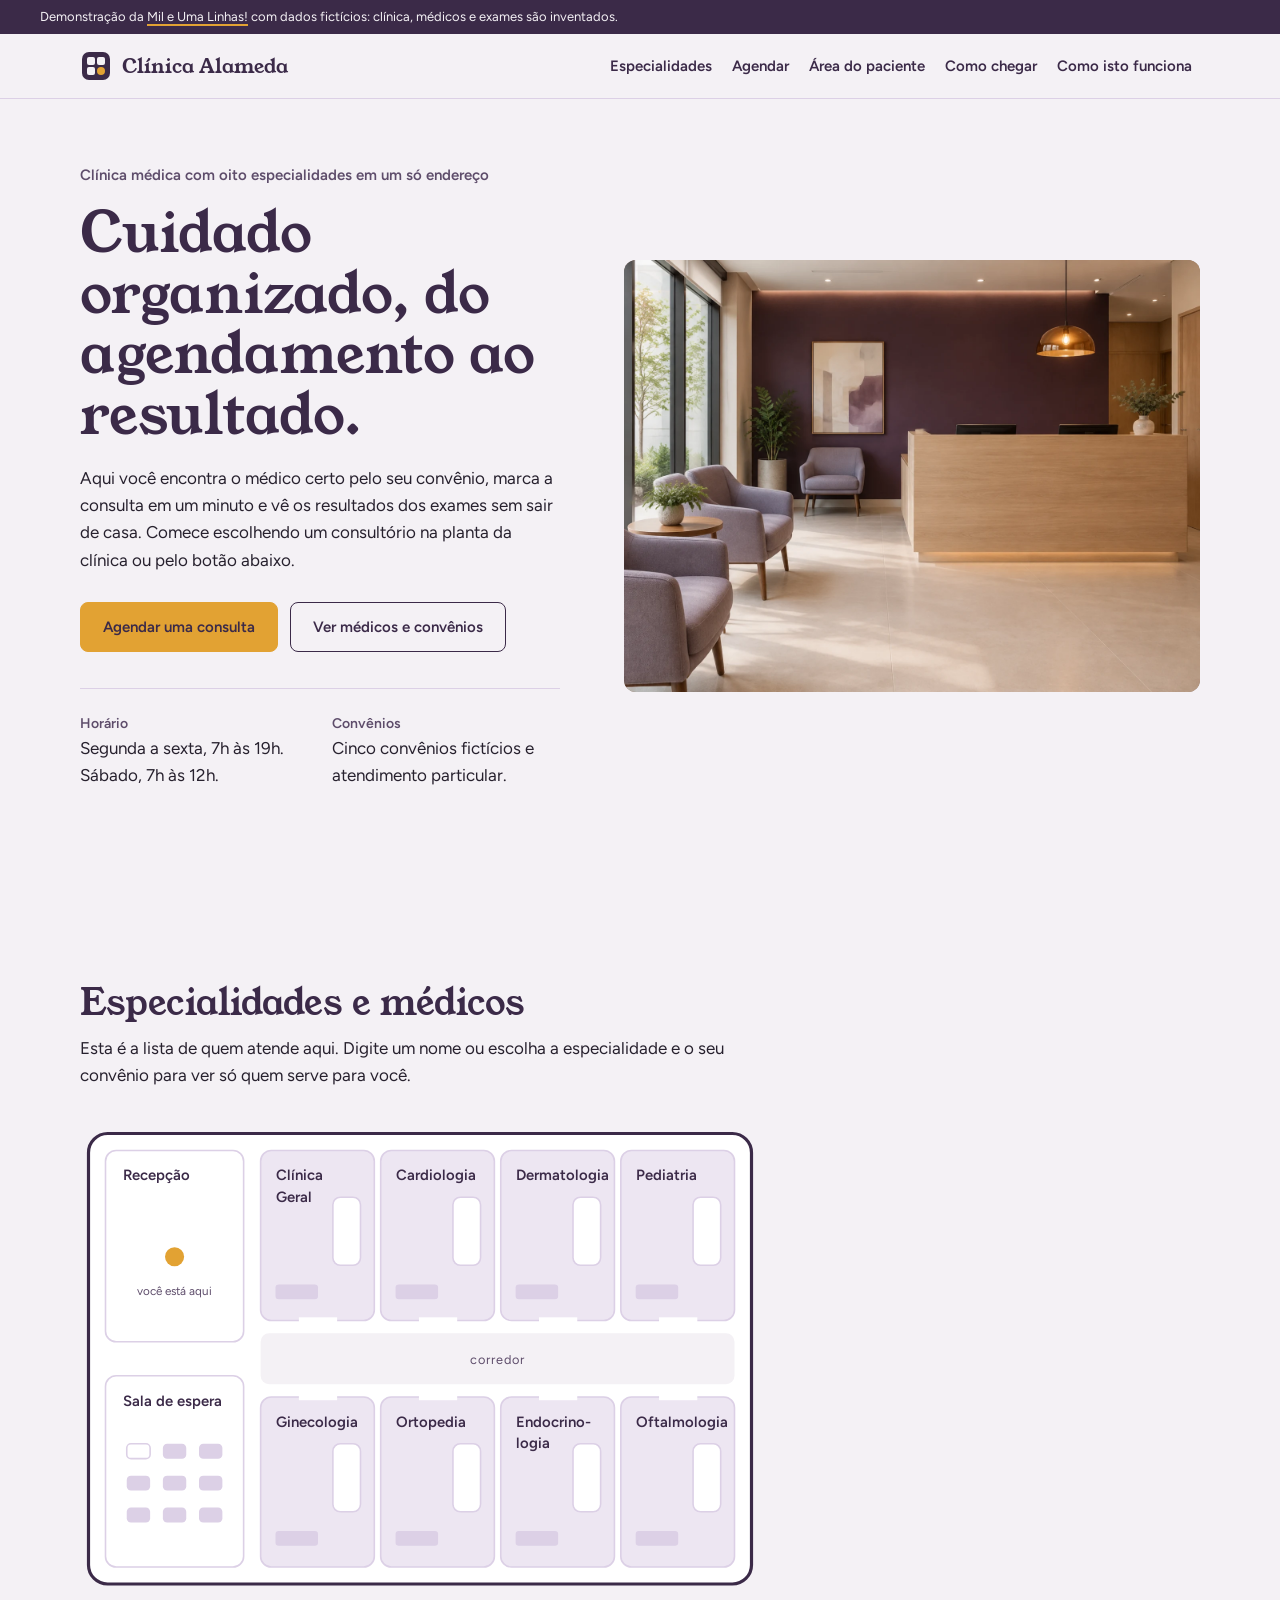
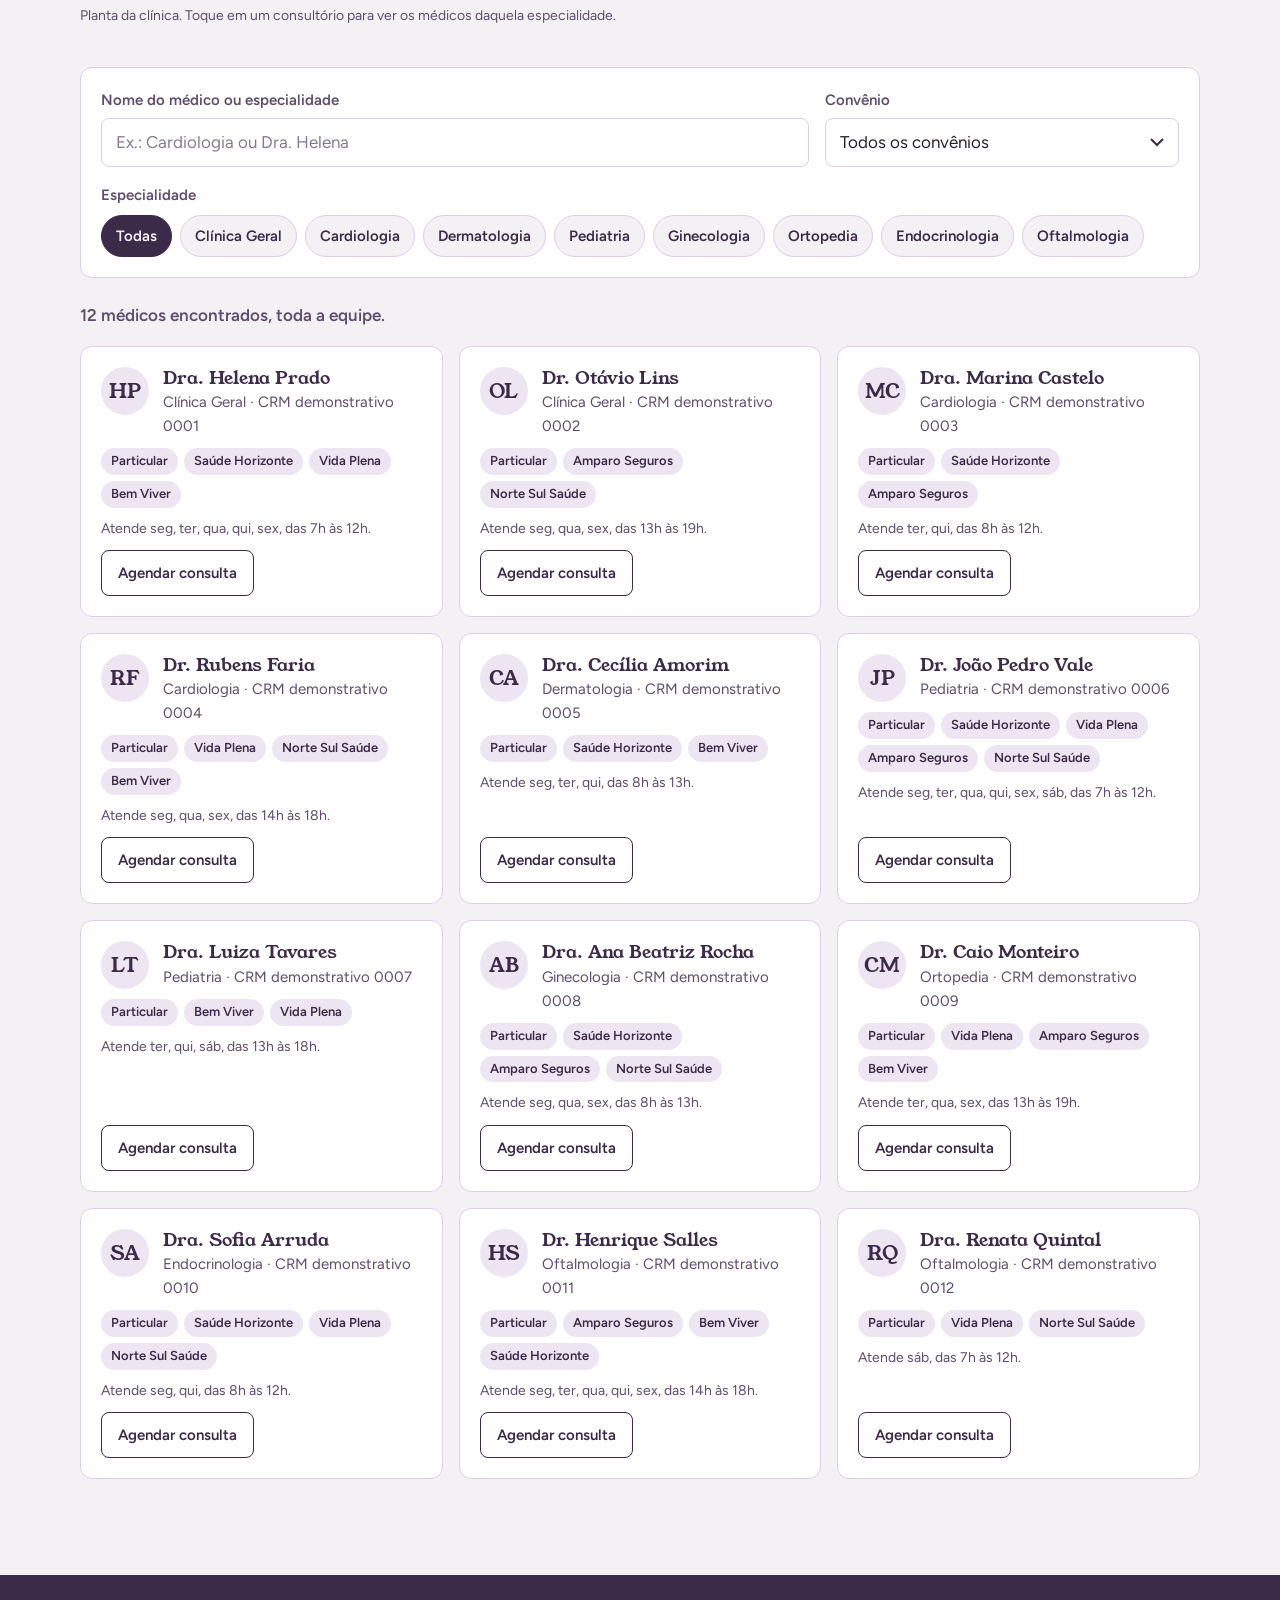
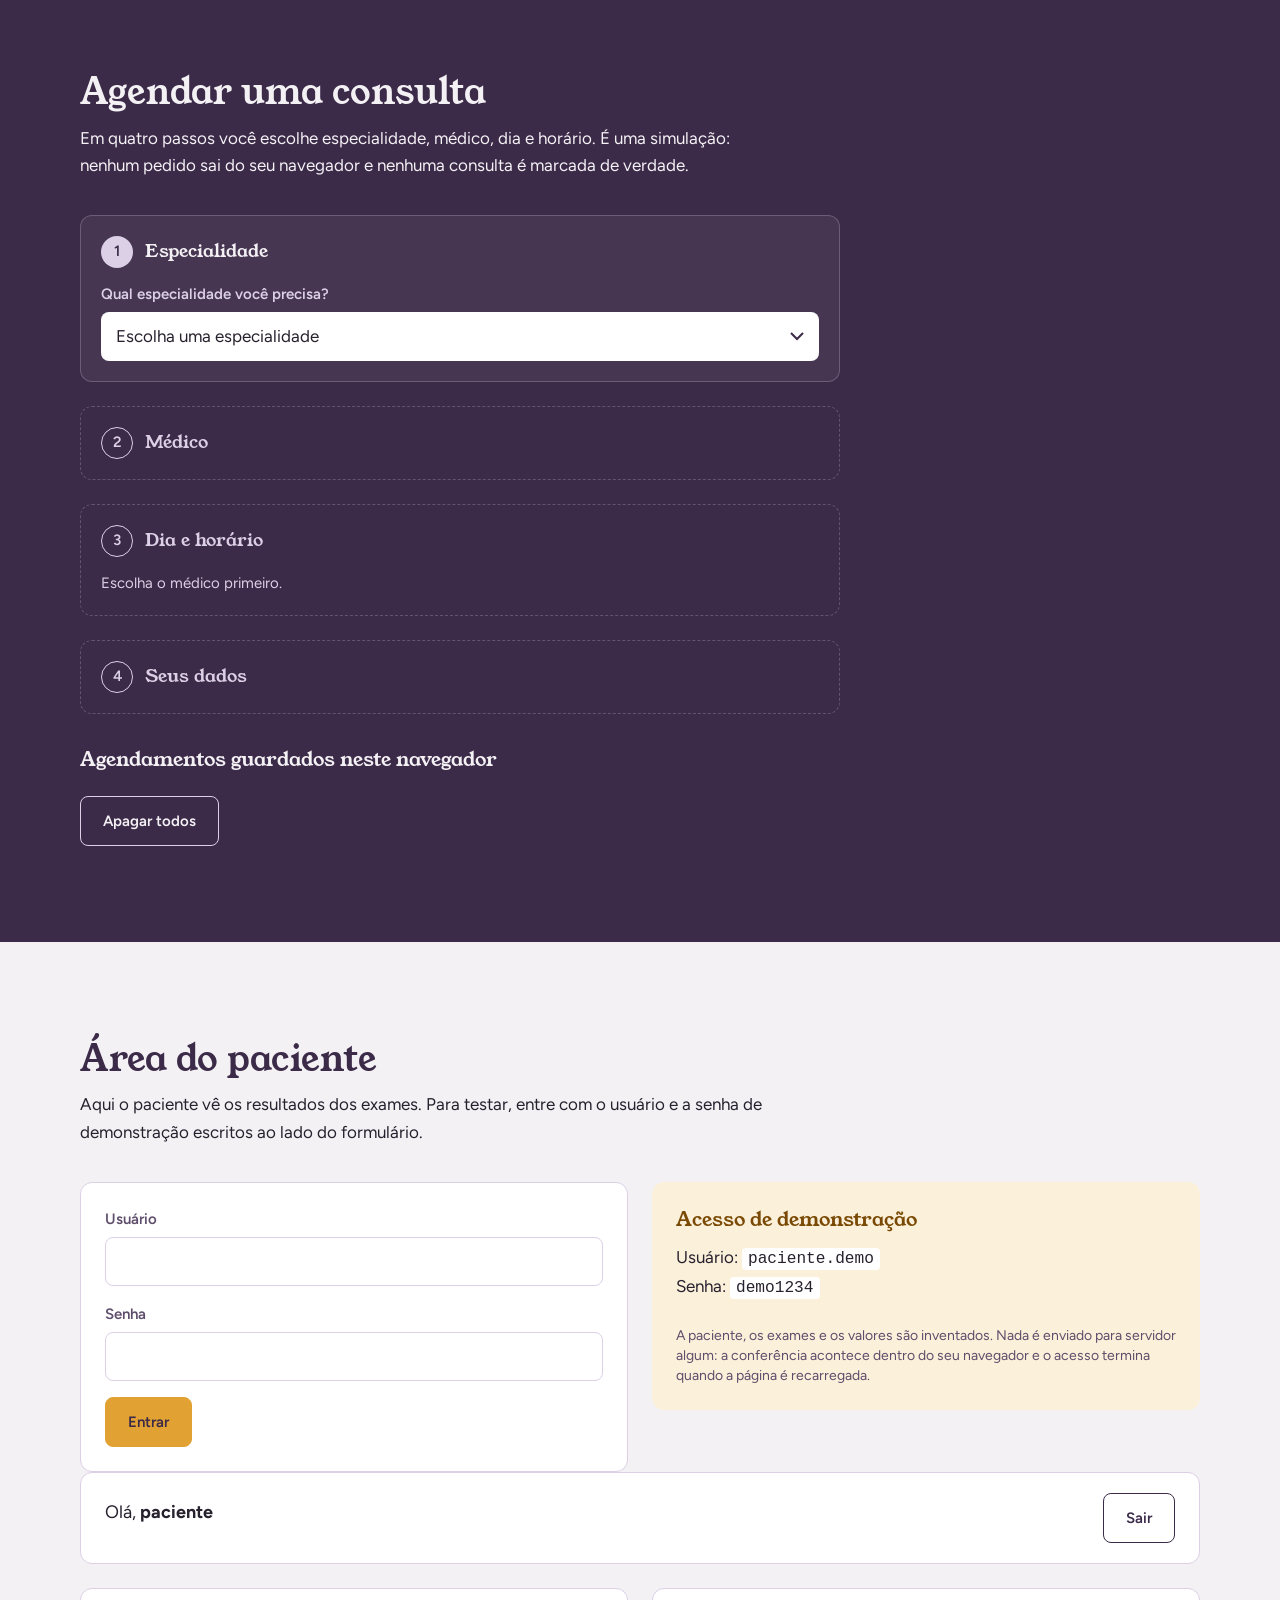
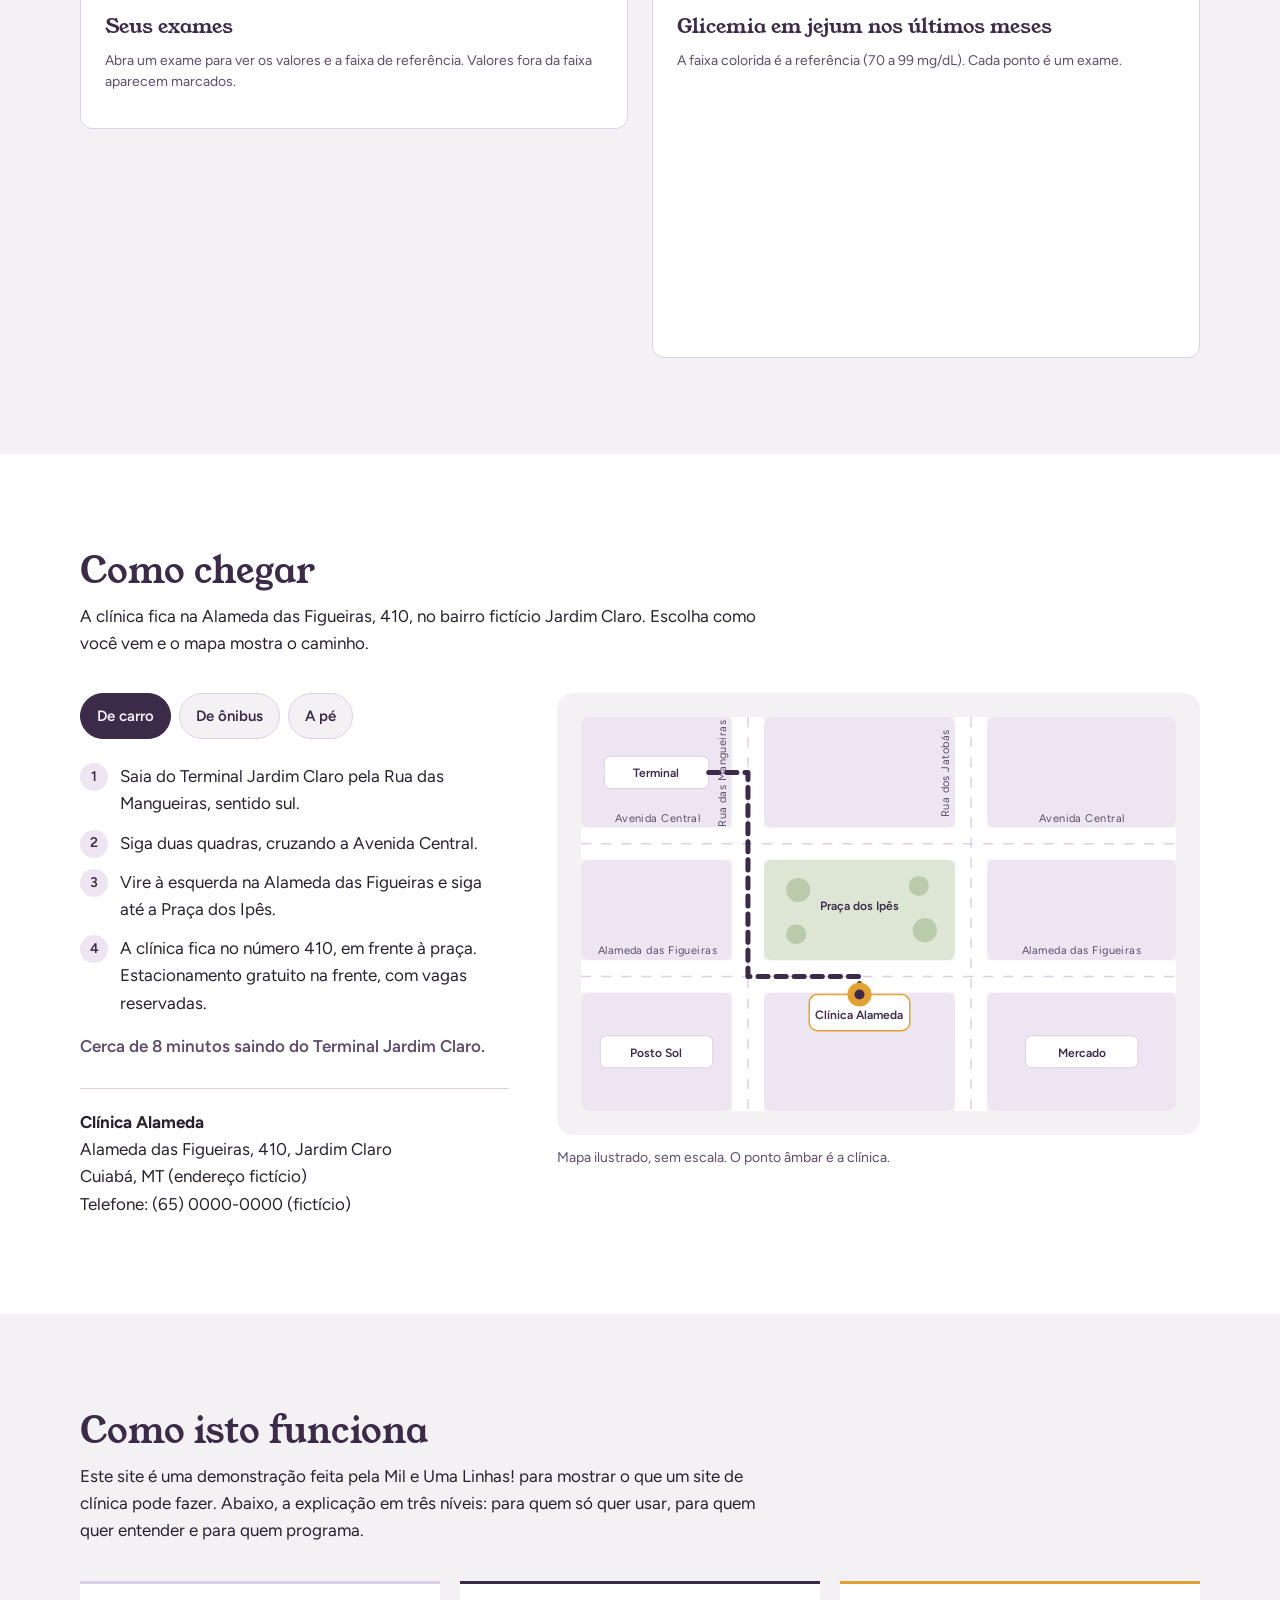
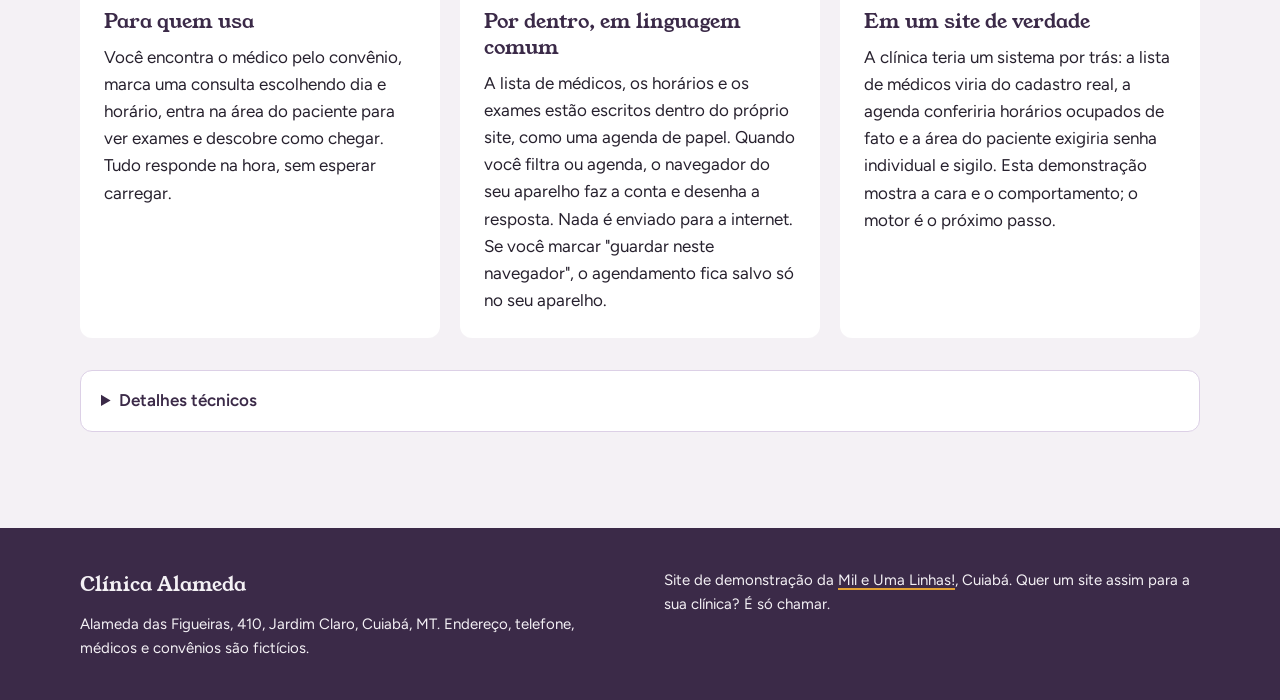
==== commit 255d50af: "Troca o hero desenhado por foto gerada por IA Substitui a planta baixa em SVG do hero por uma foto d" ====
--- a/index.html
+++ b/index.html
@@ -65,6 +65,20 @@
           </dl>
         </div>
 
+        <div class="hero-foto-caixa">
+          <img class="hero-foto" src="img/hero.webp" width="1440" height="1080" alt="Recepção de uma clínica com parede cor de ameixa, balcão de madeira clara com dois monitores, poltronas lilás com pés de madeira, plantas, um quadro abstrato, um pendente âmbar aceso e uma janela grande com árvores do lado de fora." fetchpriority="high">
+        </div>
+      </div>
+    </section>
+
+    <!-- BUSCA -->
+    <section class="secao" id="especialidades" aria-labelledby="busca-titulo">
+      <div class="miolo">
+        <div class="secao-cabeca">
+          <h2 id="busca-titulo">Especialidades e médicos</h2>
+          <p>Esta é a lista de quem atende aqui. Digite um nome ou escolha a especialidade e o seu convênio para ver só quem serve para você.</p>
+        </div>
+
         <figure class="planta-figura">
           <svg class="planta" viewBox="0 0 640 440" role="group" aria-labelledby="planta-titulo" aria-describedby="planta-desc" id="planta">
             <title id="planta-titulo">Planta da Clínica Alameda</title>
@@ -102,16 +116,6 @@
           </svg>
           <figcaption>Planta da clínica. Toque em um consultório para ver os médicos daquela especialidade.</figcaption>
         </figure>
-      </div>
-    </section>
-
-    <!-- BUSCA -->
-    <section class="secao" id="especialidades" aria-labelledby="busca-titulo">
-      <div class="miolo">
-        <div class="secao-cabeca">
-          <h2 id="busca-titulo">Especialidades e médicos</h2>
-          <p>Esta é a lista de quem atende aqui. Digite um nome ou escolha a especialidade e o seu convênio para ver só quem serve para você.</p>
-        </div>
 
         <form class="busca" id="busca" role="search" aria-label="Buscar médicos">
           <div class="busca-linha">
--- a/css/estilo.css
+++ b/css/estilo.css
@@ -183,7 +183,20 @@
   .hero-grade { grid-template-columns: 5fr 6fr; gap: 64px; }
 }
 
-.planta-figura { margin: 0; }
+.hero-foto-caixa {
+  aspect-ratio: 4 / 3;
+  border-radius: var(--raio);
+  overflow: hidden;
+  background: #937968; /* média da foto: aparece enquanto ela carrega */
+}
+.hero-foto { display: block; width: 100%; height: 100%; object-fit: cover; }
+@media (max-width: 1023px) {
+  .hero { padding-top: 24px; }
+  .hero-foto-caixa { order: -1; } /* no celular a foto abre a página, o texto vem logo abaixo */
+}
+
+/* Planta interativa (na seção de especialidades) */
+.planta-figura { margin: 0 0 40px; max-width: 680px; }
 .planta-figura figcaption { font-size: 0.875rem; color: var(--ameixa-clara); margin-top: 12px; }
 .planta { width: 100%; height: auto; }
 .planta-parede { fill: var(--branco); stroke: var(--ameixa); stroke-width: 3; }
@@ -204,24 +217,12 @@
 a.planta-sala:focus-visible { box-shadow: none; }
 a.planta-sala.esta-ativa rect:first-child { fill: var(--ambar-fundo); stroke: var(--ambar); stroke-width: 2.5; }
 
-/* Abertura orquestrada: salas acendem em sequência */
+/* Abertura orquestrada: a foto do hero aparece com um fade */
 @media (prefers-reduced-motion: no-preference) {
-  .planta.vai-acender .planta-sala { opacity: 0; transform: scale(0.96); transform-origin: center; transform-box: fill-box; }
-  .planta.acendendo .planta-sala { animation: acender 420ms ease-out forwards; }
-  .planta.acendendo .planta-sala[data-ordem="1"] { animation-delay: 60ms; }
-  .planta.acendendo .planta-sala[data-ordem="2"] { animation-delay: 120ms; }
-  .planta.acendendo .planta-sala[data-ordem="3"] { animation-delay: 180ms; }
-  .planta.acendendo .planta-sala[data-ordem="4"] { animation-delay: 240ms; }
-  .planta.acendendo .planta-sala[data-ordem="5"] { animation-delay: 300ms; }
-  .planta.acendendo .planta-sala[data-ordem="6"] { animation-delay: 360ms; }
-  .planta.acendendo .planta-sala[data-ordem="7"] { animation-delay: 420ms; }
-  .planta.acendendo .planta-sala[data-ordem="8"] { animation-delay: 480ms; }
-  .planta.acendendo .planta-sala[data-ordem="9"] { animation-delay: 540ms; }
-  .planta.acendendo .planta-voce { animation: pulsar 900ms ease-in-out 700ms 2; transform-origin: center; transform-box: fill-box; }
+  .hero-foto { animation: foto-entra 900ms ease-out both; }
   .medicos li, .confirmacao { animation: surgir 150ms ease-out; }
 }
-@keyframes acender { to { opacity: 1; transform: none; } }
-@keyframes pulsar { 0%, 100% { transform: scale(1); } 50% { transform: scale(1.5); } }
+@keyframes foto-entra { from { opacity: 0; } to { opacity: 1; } }
 @keyframes surgir { from { opacity: 0; } to { opacity: 1; } }
 
 /* Seções */
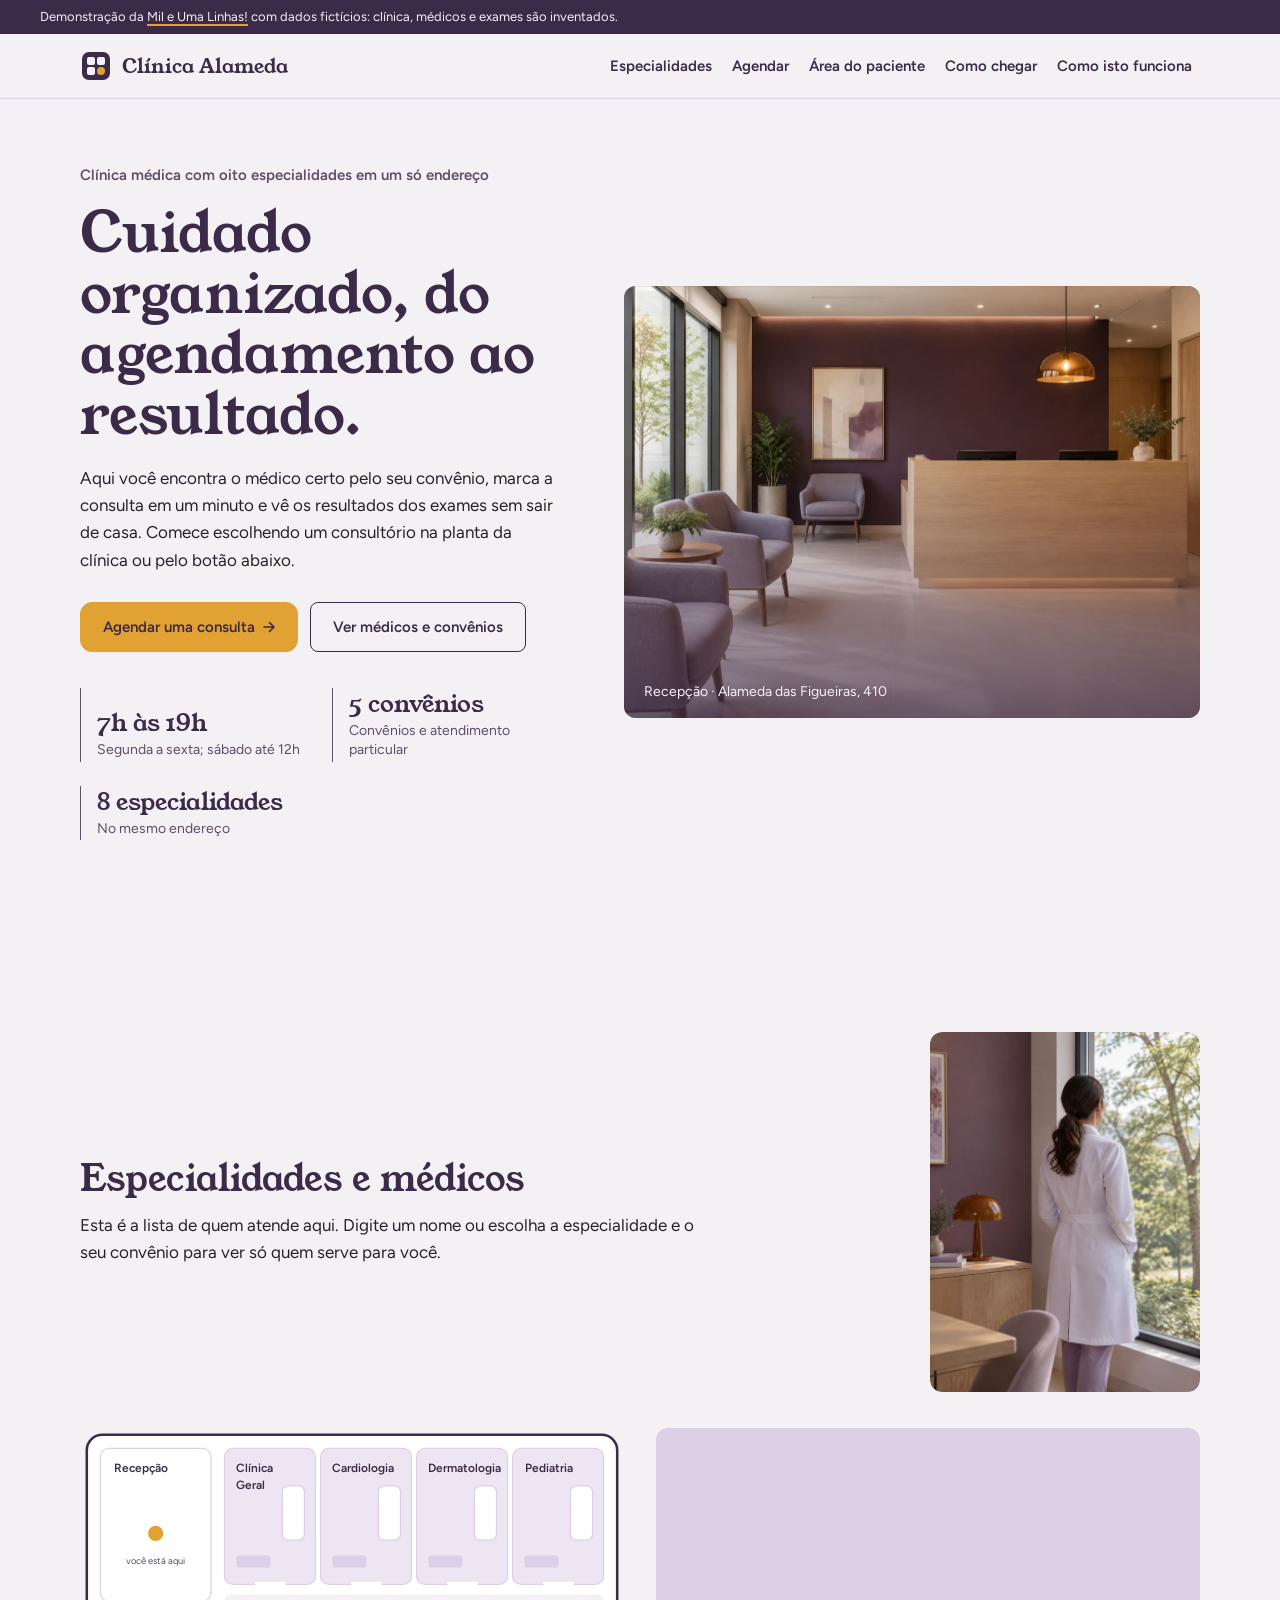
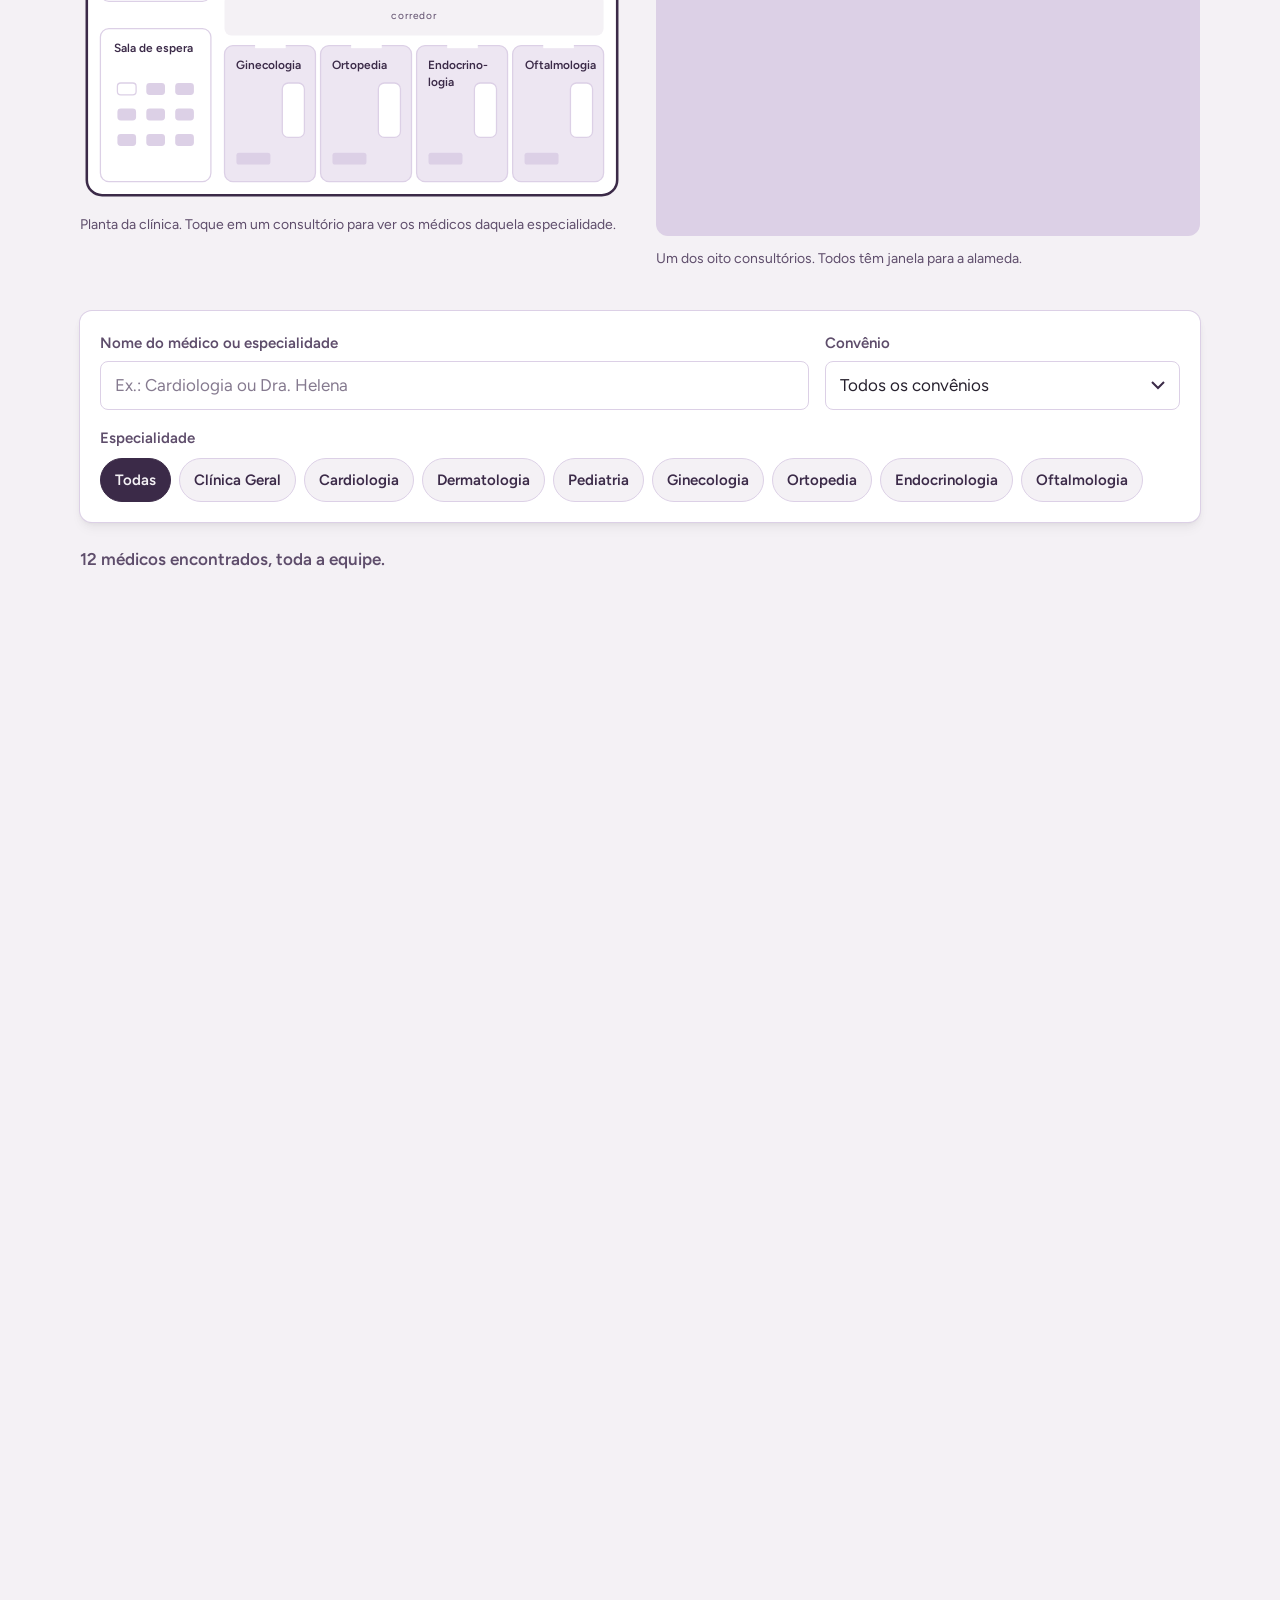
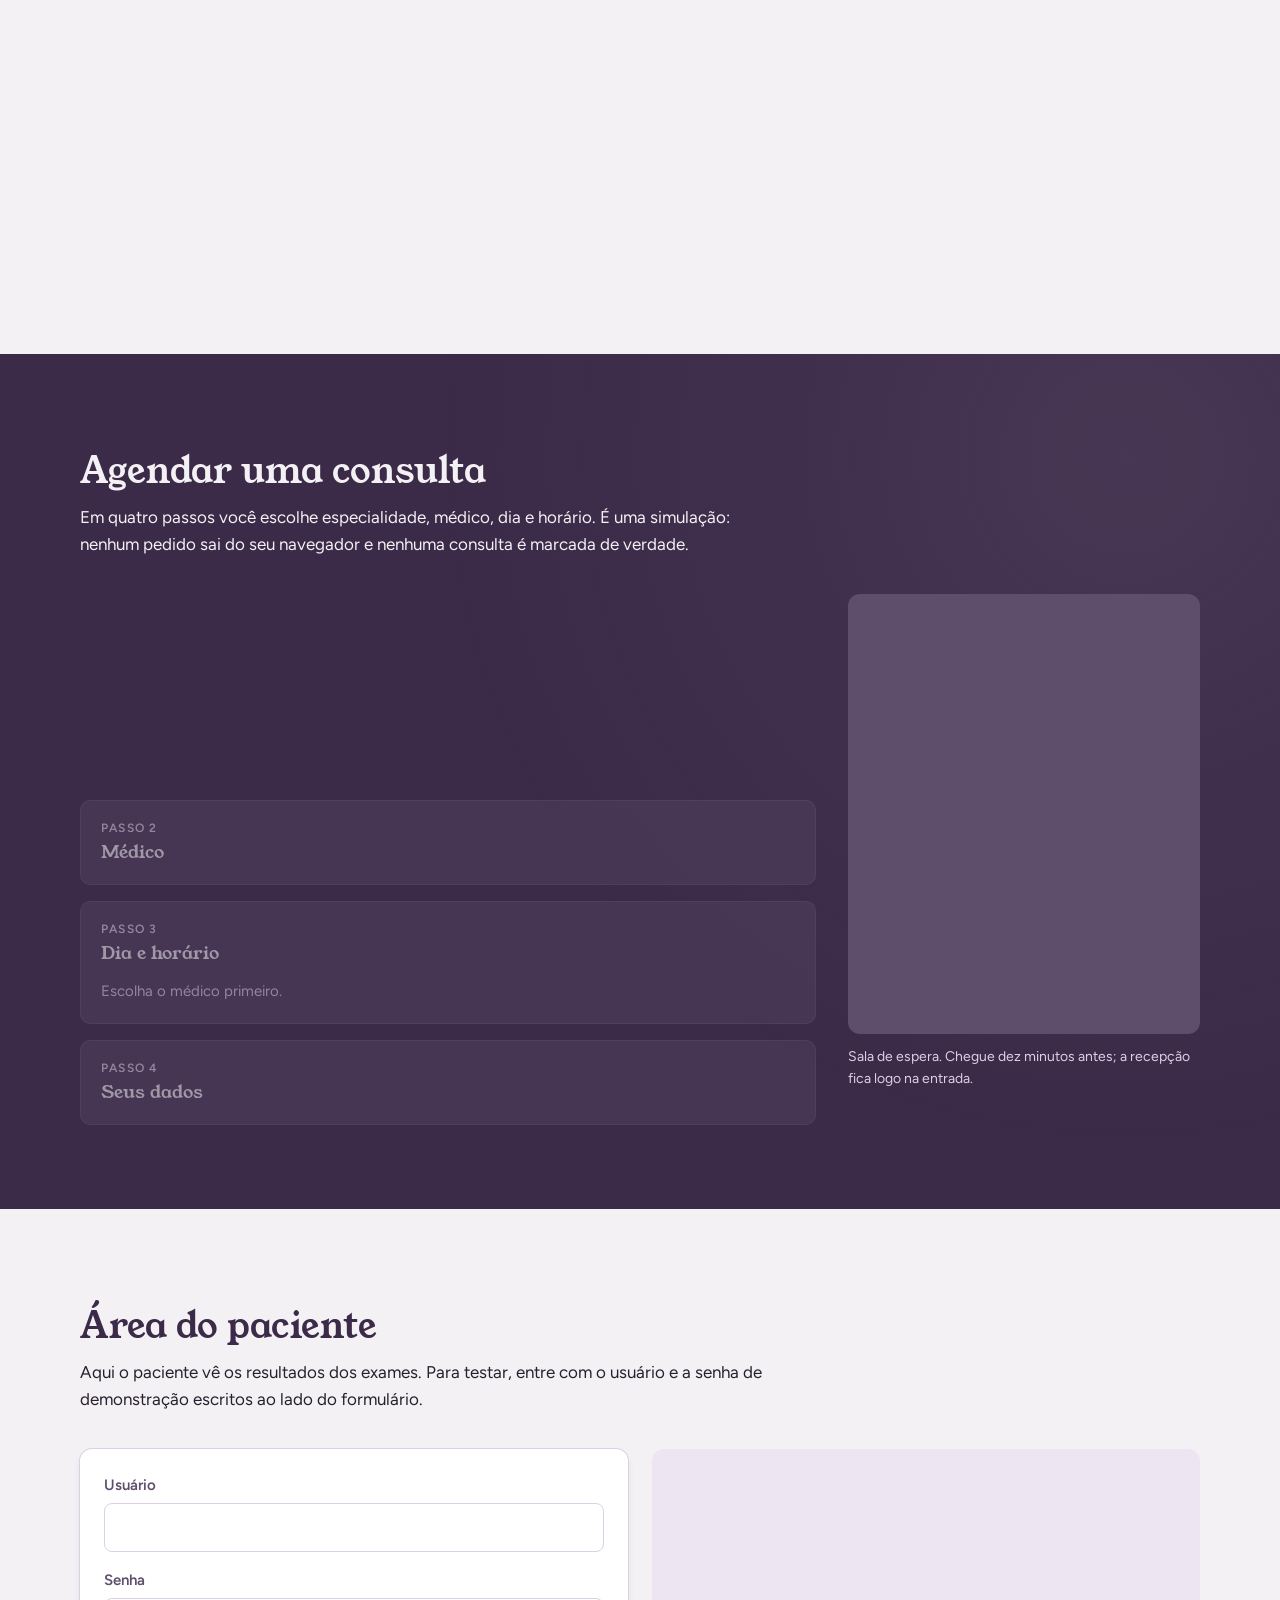
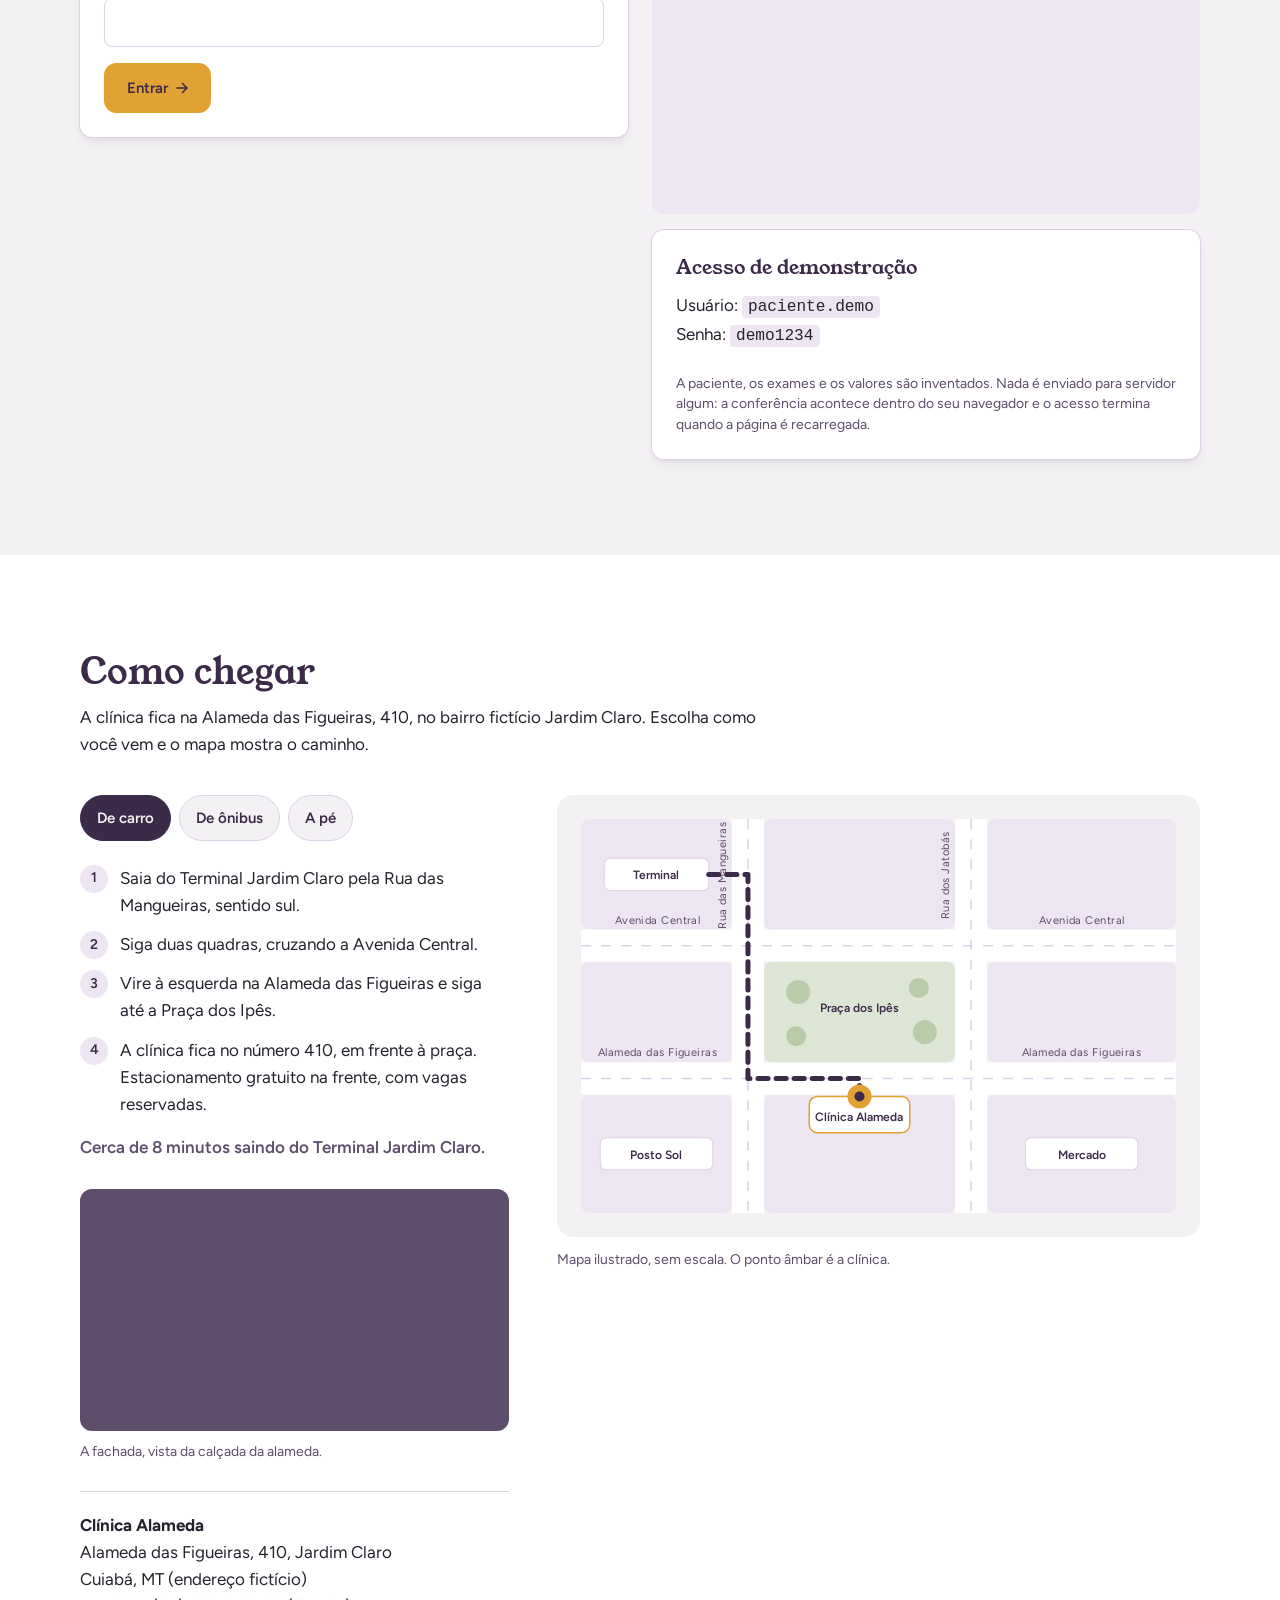
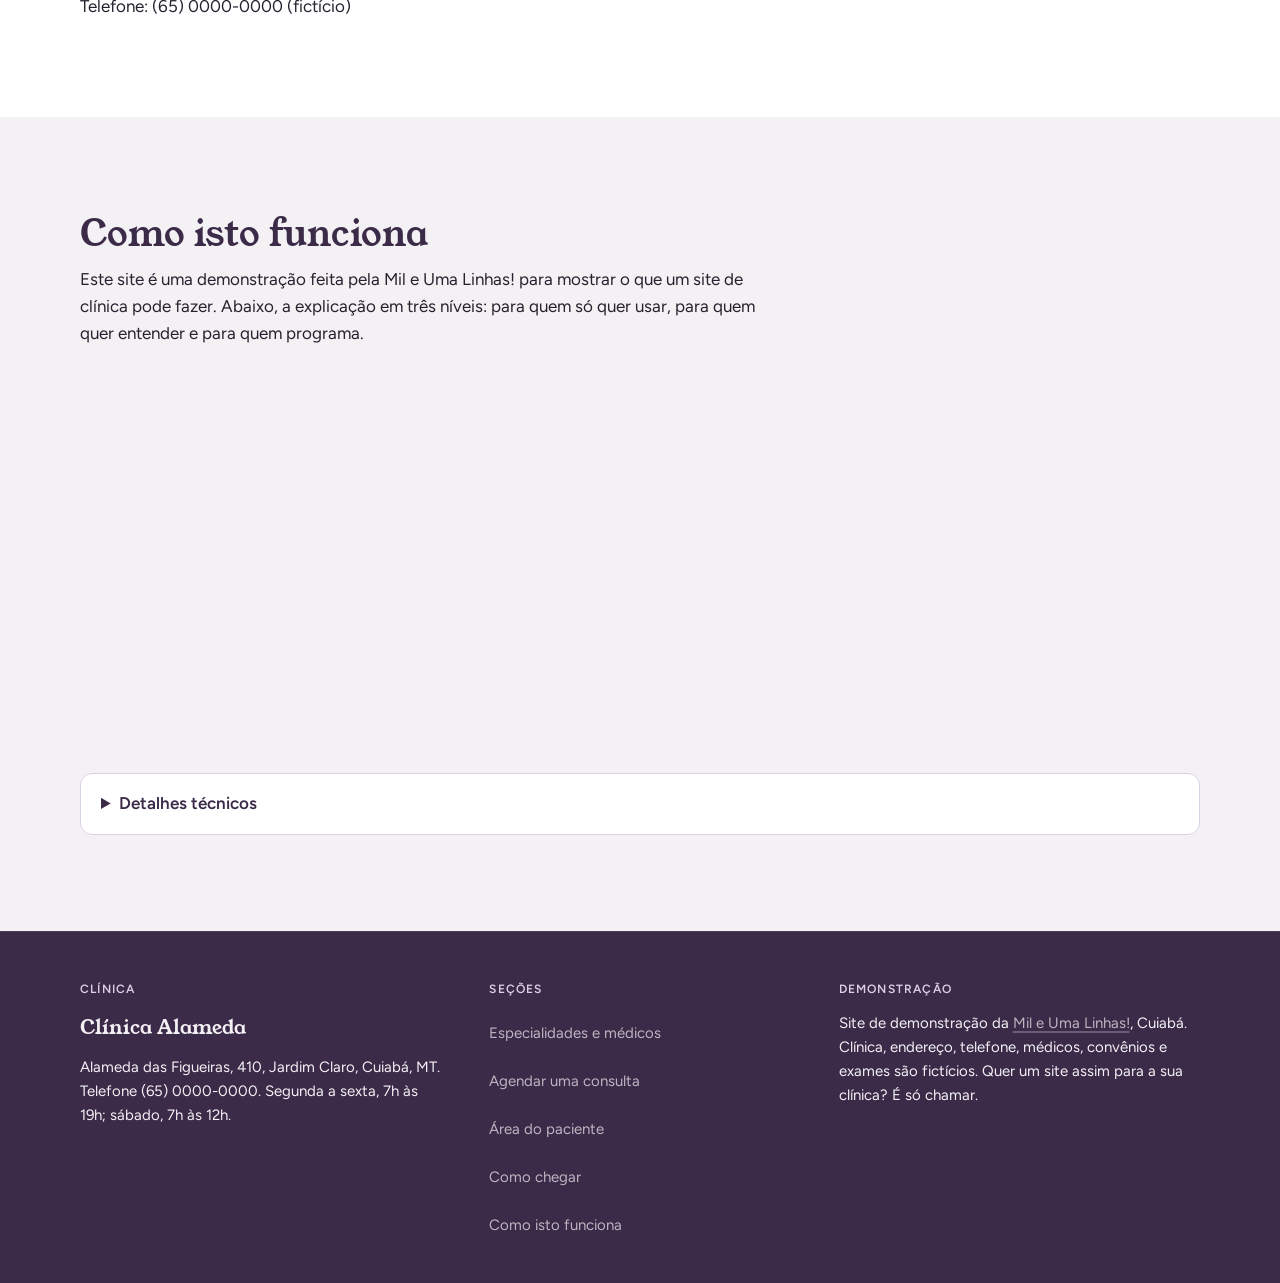
==== commit b0980247: "Leva final: oemsz26 + vesper e seis fotos Aplica a mistura dos design systems oemsz26 (claro) e vesp" ====
--- a/index.html
+++ b/index.html
@@ -60,13 +60,16 @@
             <a class="botao botao-secundario" href="#especialidades">Ver médicos e convênios</a>
           </div>
           <dl class="hero-fatos">
-            <div><dt>Horário</dt><dd>Segunda a sexta, 7h às 19h. Sábado, 7h às 12h.</dd></div>
-            <div><dt>Convênios</dt><dd>Cinco convênios fictícios e atendimento particular.</dd></div>
+            <div><dt>Segunda a sexta; sábado até 12h</dt><dd>7h às 19h</dd></div>
+            <div><dt>Convênios e atendimento particular</dt><dd>5 convênios</dd></div>
+            <div><dt>No mesmo endereço</dt><dd>8 especialidades</dd></div>
           </dl>
         </div>
 
         <div class="hero-foto-caixa">
           <img class="hero-foto" src="img/hero.webp" width="1440" height="1080" alt="Recepção de uma clínica com parede cor de ameixa, balcão de madeira clara com dois monitores, poltronas lilás com pés de madeira, plantas, um quadro abstrato, um pendente âmbar aceso e uma janela grande com árvores do lado de fora." fetchpriority="high">
+          <span class="hero-veu" aria-hidden="true"></span>
+          <p class="hero-legenda">Recepção · Alameda das Figueiras, 410</p>
         </div>
       </div>
     </section>
@@ -74,11 +77,17 @@
     <!-- BUSCA -->
     <section class="secao" id="especialidades" aria-labelledby="busca-titulo">
       <div class="miolo">
-        <div class="secao-cabeca">
-          <h2 id="busca-titulo">Especialidades e médicos</h2>
-          <p>Esta é a lista de quem atende aqui. Digite um nome ou escolha a especialidade e o seu convênio para ver só quem serve para você.</p>
-        </div>
-
+        <div class="secao-cabeca secao-cabeca-retrato">
+          <div>
+            <h2 id="busca-titulo">Especialidades e médicos</h2>
+            <p>Esta é a lista de quem atende aqui. Digite um nome ou escolha a especialidade e o seu convênio para ver só quem serve para você.</p>
+          </div>
+          <figure class="especialidades-retrato">
+            <img src="img/medica-janela.webp" width="1088" height="1456" alt="Médica adulta de jaleco branco vista de costas, olhando pela janela de um consultório claro, com o rosto fora do quadro." loading="lazy" decoding="async">
+          </figure>
+        </div>
+
+        <div class="planta-grade">
         <figure class="planta-figura">
           <svg class="planta" viewBox="0 0 640 440" role="group" aria-labelledby="planta-titulo" aria-describedby="planta-desc" id="planta">
             <title id="planta-titulo">Planta da Clínica Alameda</title>
@@ -116,6 +125,11 @@
           </svg>
           <figcaption>Planta da clínica. Toque em um consultório para ver os médicos daquela especialidade.</figcaption>
         </figure>
+        <figure class="consultorio-foto">
+          <img src="img/consultorio-maca.webp" width="1456" height="1088" alt="Consultório claro com maca estofada em lilás, mesa de madeira clara com luminária âmbar acesa, cadeira, planta e janela com árvores." loading="lazy" decoding="async">
+          <figcaption>Um dos oito consultórios. Todos têm janela para a alameda.</figcaption>
+        </figure>
+        </div>
 
         <form class="busca" id="busca" role="search" aria-label="Buscar médicos">
           <div class="busca-linha">
@@ -145,12 +159,20 @@
 
     <!-- AGENDAMENTO -->
     <section class="secao secao-escura" id="agendar" aria-labelledby="agendar-titulo">
+      <canvas class="secao-orbe" id="agendar-orbe" aria-hidden="true"></canvas>
       <div class="miolo">
         <div class="secao-cabeca">
           <h2 id="agendar-titulo">Agendar uma consulta</h2>
           <p>Em quatro passos você escolhe especialidade, médico, dia e horário. É uma simulação: nenhum pedido sai do seu navegador e nenhuma consulta é marcada de verdade.</p>
         </div>
 
+        <div class="agenda-grade">
+        <aside class="agenda-foto">
+          <figure>
+            <img src="img/sala-espera-poltronas.webp" width="1165" height="1456" alt="Sala de espera silenciosa com poltronas lilás de pés de madeira, mesa lateral com revistas fechadas, planta alta e janela com luz de tarde." loading="lazy" decoding="async">
+            <figcaption>Sala de espera. Chegue dez minutos antes; a recepção fica logo na entrada.</figcaption>
+          </figure>
+        </aside>
         <form class="agenda" id="agenda" novalidate>
           <ol class="passos">
             <li class="passo" id="passo-1">
@@ -206,7 +228,8 @@
                 </label>
               </div>
               <label class="marcar">
-                <input type="checkbox" id="ag-guardar" name="guardar">
+                <input type="checkbox" id="ag-guardar" name="guardar" role="switch">
+                <span class="interruptor" aria-hidden="true"></span>
                 <span>Guardar este agendamento neste navegador (fica só no seu aparelho; você pode apagar quando quiser).</span>
               </label>
               <p class="erro" id="ag-erro" role="alert" hidden></p>
@@ -214,6 +237,7 @@
             </li>
           </ol>
         </form>
+        </div>
 
         <div class="confirmacao" id="ag-resumo" role="status" aria-live="polite" hidden></div>
 
@@ -246,16 +270,21 @@
             <p class="erro" id="login-erro" role="alert" hidden></p>
             <button class="botao botao-principal" type="submit">Entrar</button>
           </form>
-          <aside class="dica" aria-label="Dados de acesso de demonstração">
-            <h3>Acesso de demonstração</h3>
-            <p>Usuário: <code>paciente.demo</code><br>Senha: <code>demo1234</code></p>
-            <p class="legenda">A paciente, os exames e os valores são inventados. Nada é enviado para servidor algum: a conferência acontece dentro do seu navegador e o acesso termina quando a página é recarregada.</p>
-          </aside>
+          <div class="paciente-lado">
+            <figure class="paciente-foto">
+              <img src="img/corredor-consultorios.webp" width="1456" height="970" alt="Corredor de clínica com portas de madeira clara e placas em branco, piso claro, luz âmbar de arandelas e uma janela ao fundo." loading="lazy" decoding="async">
+            </figure>
+            <aside class="dica" aria-label="Dados de acesso de demonstração">
+              <h3>Acesso de demonstração</h3>
+              <p>Usuário: <code>paciente.demo</code><br>Senha: <code>demo1234</code></p>
+              <p class="legenda">A paciente, os exames e os valores são inventados. Nada é enviado para servidor algum: a conferência acontece dentro do seu navegador e o acesso termina quando a página é recarregada.</p>
+            </aside>
+          </div>
         </div>
 
         <div class="painel" id="painel" hidden>
           <div class="painel-topo">
-            <div>
+            <div class="painel-fato">
               <p class="painel-ola">Olá, <strong id="painel-nome">paciente</strong></p>
               <p class="legenda" id="painel-info"></p>
             </div>
@@ -264,8 +293,32 @@
 
           <div class="painel-grade">
             <div class="painel-exames">
-              <h3>Seus exames</h3>
-              <p class="legenda">Abra um exame para ver os valores e a faixa de referência. Valores fora da faixa aparecem marcados.</p>
+              <div class="painel-exames-cabeca">
+                <div>
+                  <h3>Seus exames</h3>
+                  <p class="legenda">Abra um exame para ver os valores e a faixa de referência. Valores fora da faixa aparecem marcados.</p>
+                </div>
+                <figure class="exames-foto">
+                  <img src="img/bancada-exames.webp" width="1024" height="1024" alt="Bancada de laboratório clara com tubos de ensaio em suporte, uma mão adulta com luva lilás segurando um tubo e um caderno fechado." loading="lazy" decoding="async">
+                </figure>
+              </div>
+              <div class="exames-resumo">
+                <div class="anel" aria-hidden="true">
+                  <svg class="anel-svg" viewBox="0 0 96 96" focusable="false">
+                    <defs>
+                      <linearGradient id="anel-grad" x1="0" y1="0" x2="1" y2="1">
+                        <stop offset="0" stop-color="#DCD0E6"/>
+                        <stop offset="0.55" stop-color="#5E4D6B"/>
+                        <stop offset="1" stop-color="#E2A233"/>
+                      </linearGradient>
+                    </defs>
+                    <circle class="anel-trilho" cx="48" cy="48" r="42"/>
+                    <circle class="anel-arco" id="anel-arco" cx="48" cy="48" r="42" stroke-dasharray="0 264" transform="rotate(-90 48 48)"/>
+                  </svg>
+                  <p class="anel-valor" id="anel-valor">0/0</p>
+                </div>
+                <p class="exames-resumo-texto" id="exames-resumo-texto">Carregando o resumo dos exames.</p>
+              </div>
               <div id="exames-lista"></div>
             </div>
             <div class="painel-grafico">
@@ -295,6 +348,10 @@
               <button type="button" class="modo" data-modo="pe" aria-pressed="false">A pé</button>
             </div>
             <ol class="chegar-passos" id="chegar-passos" aria-live="polite"></ol>
+            <figure class="chegar-foto">
+              <img src="img/fachada-alameda.webp" width="1456" height="816" alt="Fachada de clínica térrea com porta de vidro, parede ameixa, calçada arborizada e luz de fim de tarde entre as árvores da alameda." loading="lazy" decoding="async">
+              <figcaption>A fachada, vista da calçada da alameda.</figcaption>
+            </figure>
             <address class="endereco">
               <strong>Clínica Alameda</strong><br>
               Alameda das Figueiras, 410, Jardim Claro<br>
@@ -410,11 +467,23 @@
   <footer class="rodape">
     <div class="miolo rodape-grade">
       <div>
+        <p class="rodape-titulo">Clínica</p>
         <p class="rodape-marca">Clínica Alameda</p>
-        <p>Alameda das Figueiras, 410, Jardim Claro, Cuiabá, MT. Endereço, telefone, médicos e convênios são fictícios.</p>
-      </div>
+        <p>Alameda das Figueiras, 410, Jardim Claro, Cuiabá, MT.<br>Telefone (65) 0000-0000. Segunda a sexta, 7h às 19h; sábado, 7h às 12h.</p>
+      </div>
+      <nav aria-label="Atalhos do rodapé">
+        <p class="rodape-titulo">Seções</p>
+        <ul class="rodape-links">
+          <li><a href="#especialidades">Especialidades e médicos</a></li>
+          <li><a href="#agendar">Agendar uma consulta</a></li>
+          <li><a href="#paciente">Área do paciente</a></li>
+          <li><a href="#como-chegar">Como chegar</a></li>
+          <li><a href="#como-funciona">Como isto funciona</a></li>
+        </ul>
+      </nav>
       <div>
-        <p>Site de demonstração da <a href="https://mileumalinhas.com.br">Mil e Uma Linhas!</a>, Cuiabá. Quer um site assim para a sua clínica? É só chamar.</p>
+        <p class="rodape-titulo">Demonstração</p>
+        <p>Site de demonstração da <a href="https://mileumalinhas.com.br">Mil e Uma Linhas!</a>, Cuiabá. Clínica, endereço, telefone, médicos, convênios e exames são fictícios. Quer um site assim para a sua clínica? É só chamar.</p>
       </div>
     </div>
   </footer>
--- a/css/estilo.css
+++ b/css/estilo.css
@@ -38,6 +38,12 @@
   --margem: 20px;
   --secao: 64px;
   --foco: 0 0 0 3px var(--branco), 0 0 0 6px var(--ameixa);
+
+  /* Leva final: anel de 1px + sombra em seis passos a 3% (oemsz26), quase invisível para respeitar a regra de nenhuma sombra */
+  --anel: 0 0 0 1px var(--lavanda);
+  --sombra-seis: 0 0 0 1px var(--lavanda), 0 0.5px 1px rgba(39, 33, 46, 0.03), 0 1px 2px rgba(39, 33, 46, 0.03), 0 2px 4px rgba(39, 33, 46, 0.03), 0 4px 8px rgba(39, 33, 46, 0.03), 0 8px 12px rgba(39, 33, 46, 0.03);
+  --sombra-media: 0 0 0 1px var(--lavanda), 0 2px 6px rgba(39, 33, 46, 0.08);
+  --seta: url("data:image/svg+xml;utf8,<svg xmlns='http://www.w3.org/2000/svg' width='12' height='12' viewBox='0 0 12 12'><path d='M1 6h10M6.5 1.5L11 6l-4.5 4.5' fill='none' stroke='%233B2A48' stroke-width='1.6' stroke-linecap='round' stroke-linejoin='round'/></svg>");
 }
 
 @media (min-width: 720px) {
@@ -80,6 +86,7 @@
 img, svg { max-width: 100%; height: auto; display: block; }
 
 :focus-visible { outline: none; box-shadow: var(--foco); border-radius: 4px; }
+[hidden] { display: none !important; }
 
 .visual-oculto {
   position: absolute !important; width: 1px; height: 1px; padding: 0; margin: -1px;
@@ -113,7 +120,22 @@
   position: sticky; top: 0; z-index: 40;
   background: var(--nevoa);
   border-bottom: 1px solid var(--lavanda);
-}
+  transition: background-color 300ms ease, color 300ms ease, border-color 300ms ease, backdrop-filter 300ms ease;
+}
+/* Glass header (vesper): ao rolar mais de 20px, Ameixa a 80% com blur de 8px e hairline Lavanda a 10% */
+.topo.esta-rolado {
+  background: rgba(59, 42, 72, 0.8);
+  -webkit-backdrop-filter: blur(8px);
+  backdrop-filter: blur(8px);
+  border-bottom-color: rgba(220, 208, 230, 0.1);
+  color: var(--nevoa);
+}
+.topo.esta-rolado .marca, .topo.esta-rolado .menu a, .topo.esta-rolado .menu-botao { color: var(--nevoa); }
+.topo.esta-rolado .marca-sinal rect:first-child { fill: var(--nevoa); }
+.topo.esta-rolado .marca-sinal rect:not(:first-child) { fill: var(--ameixa); }
+.topo.esta-rolado .menu-botao { border-color: rgba(220, 208, 230, 0.4); }
+.topo.esta-rolado .menu a:hover { background: rgba(244, 241, 245, 0.12); }
+.topo.esta-rolado .menu.esta-aberto { background: transparent; }
 .topo-miolo { display: flex; align-items: center; justify-content: space-between; gap: 16px; min-height: 64px; flex-wrap: wrap; }
 .marca { display: inline-flex; align-items: center; gap: 10px; text-decoration: none; color: var(--ameixa); flex: 1; min-width: 0; }
 .marca-sinal { width: 32px; height: 32px; flex: none; }
@@ -122,7 +144,7 @@
 .menu-botao {
   display: inline-flex; align-items: center; gap: 8px;
   background: transparent; border: 1px solid var(--lavanda); border-radius: var(--raio-campo);
-  padding: 8px 12px; cursor: pointer; font-weight: 600; font-size: 0.9375rem; color: var(--ameixa);
+  padding: 8px 12px; min-height: 44px; cursor: pointer; font-weight: 600; font-size: 0.9375rem; color: var(--ameixa);
 }
 .menu-botao-traco { width: 18px; height: 2px; background: currentColor; position: relative; }
 .menu-botao-traco::before, .menu-botao-traco::after { content: ""; position: absolute; left: 0; width: 18px; height: 2px; background: currentColor; }
@@ -154,17 +176,24 @@
   font-weight: 600; font-size: 0.9375rem; text-decoration: none; cursor: pointer;
   border: 1px solid transparent; transition: background-color 150ms ease, color 150ms ease;
 }
-.botao-principal { background: var(--ambar); color: var(--ameixa); border-color: var(--ambar); }
+/* Primary pill com seta (oemsz26): Âmbar, texto Ameixa, raio 12px, seta de 12px que anda 4px no hover */
+.botao-principal { background: var(--ambar); color: var(--ameixa); border-color: var(--ambar); border-radius: var(--raio); }
+.botao-principal::after { content: ""; width: 12px; height: 12px; flex: none; background: var(--seta) center / 12px 12px no-repeat; transition: transform 200ms ease; }
 .botao-principal:hover { background: #D8942A; }
+.botao-principal:hover::after { transform: translateX(4px); }
 .botao-secundario { background: transparent; color: var(--ameixa); border-color: var(--ameixa); }
 .botao-secundario:hover { background: var(--lavanda-clara); }
-.secao-escura .botao-secundario { color: var(--nevoa); border-color: var(--lavanda); }
-.secao-escura .botao-secundario:hover { background: rgba(255, 255, 255, 0.08); }
+/* Ghost button (vesper): hairline Névoa a 50% que fecha para 100% com preenchimento a 12%, ponto de 2px antes do rótulo */
+.secao-escura .botao-secundario { color: var(--nevoa); border-color: rgba(244, 241, 245, 0.5); transition: border-color 200ms ease, background-color 200ms ease; }
+.secao-escura .botao-secundario::before { content: ""; width: 2px; height: 2px; border-radius: 50%; background: currentColor; flex: none; }
+.secao-escura .botao-secundario:hover { border-color: var(--nevoa); background: rgba(244, 241, 245, 0.12); }
+/* Play button com anel (oemsz26): discos brancos de 44px com anel Lavanda e sombra média */
 .botao-icone {
-  width: 44px; height: 44px; border-radius: 50%; border: 1px solid var(--lavanda); background: var(--branco);
+  width: 44px; height: 44px; border-radius: 50%; border: 0; background: var(--branco); box-shadow: var(--sombra-media);
   cursor: pointer; font-size: 1.5rem; line-height: 1; color: var(--ameixa); display: inline-flex; align-items: center; justify-content: center;
 }
 .botao-icone:hover { background: var(--lavanda-clara); }
+.botao-icone:focus-visible { box-shadow: var(--sombra-media), 0 0 0 3px var(--ameixa), 0 0 0 6px var(--lavanda); }
 .botao[disabled], .botao-icone[disabled] { opacity: 0.5; cursor: not-allowed; }
 
 /* Hero */
@@ -174,29 +203,60 @@
 .hero h1 { margin-bottom: 20px; max-width: 14ch; }
 .hero-apoio { max-width: 52ch; }
 .hero-acoes { display: flex; flex-wrap: wrap; gap: 12px; margin-top: 28px; }
-.hero-fatos { display: grid; gap: 12px; margin: 36px 0 0; padding-top: 24px; border-top: 1px solid var(--lavanda); }
-.hero-fatos dt { font-weight: 600; font-size: 0.875rem; color: var(--ameixa-clara); }
-.hero-fatos dd { margin: 0; }
-@media (min-width: 540px) { .hero-fatos { grid-template-columns: 1fr 1fr; gap: 24px; } }
+/* Data display com filete à esquerda (vesper): valor leve em Young Serif 24px + rótulo Figtree 14px */
+.hero-fatos { display: grid; gap: 16px; margin: 36px 0 0; }
+.hero-fatos > div { display: flex; flex-direction: column-reverse; gap: 2px; border-left: 1px solid rgba(59, 42, 72, 0.8); padding: 2px 0 2px 16px; }
+.hero-fatos dt { font-weight: 400; font-size: 0.875rem; line-height: 1.4; color: var(--ameixa-clara); }
+.hero-fatos dd { margin: 0; font-family: var(--serif); font-size: 1.5rem; line-height: 1.2; color: var(--ameixa); overflow-wrap: normal; }
+@media (min-width: 540px) { .hero-fatos { grid-template-columns: repeat(auto-fit, minmax(190px, 1fr)); gap: 24px; } }
 @media (min-width: 1024px) {
   .hero { padding-top: 64px; }
   .hero-grade { grid-template-columns: 5fr 6fr; gap: 64px; }
 }
 
 .hero-foto-caixa {
+  position: relative;
   aspect-ratio: 4 / 3;
   border-radius: var(--raio);
   overflow: hidden;
   background: #937968; /* média da foto: aparece enquanto ela carrega */
 }
 .hero-foto { display: block; width: 100%; height: 100%; object-fit: cover; }
+/* Hero photo with ink scrim (oemsz26): véu Ameixa a 70% vindo de baixo e legenda Névoa no canto inferior esquerdo */
+.hero-veu { position: absolute; inset: 0; background: linear-gradient(to top, rgba(59, 42, 72, 0.7) 0%, rgba(59, 42, 72, 0.25) 35%, transparent 60%); pointer-events: none; }
+.hero-legenda { position: absolute; left: 20px; right: 20px; bottom: 16px; margin: 0; font-size: 0.875rem; line-height: 1.4; color: var(--nevoa); }
 @media (max-width: 1023px) {
   .hero { padding-top: 24px; }
   .hero-foto-caixa { order: -1; } /* no celular a foto abre a página, o texto vem logo abaixo */
 }
 
+/* Fotos novas (arquivos finais vêm do Canva; o contêiner mostra a cor média enquanto carrega) */
+.especialidades-retrato, .consultorio-foto, .agenda-foto figure, .paciente-foto, .exames-foto, .chegar-foto { margin: 0; }
+.especialidades-retrato img, .consultorio-foto img, .agenda-foto img, .paciente-foto img, .exames-foto img, .chegar-foto img { width: 100%; height: 100%; object-fit: cover; border-radius: var(--raio); }
+.especialidades-retrato { display: none; aspect-ratio: 3 / 4; background: #EDE6F2; border-radius: var(--raio); overflow: hidden; }
+.consultorio-foto { display: grid; gap: 12px; align-content: start; }
+.consultorio-foto img { aspect-ratio: 4 / 3; background: #DCD0E6; height: auto; }
+.consultorio-foto figcaption, .chegar-foto figcaption, .agenda-foto figcaption { font-size: 0.875rem; color: var(--ameixa-clara); }
+.paciente-foto { aspect-ratio: 3 / 2; background: #EDE6F2; border-radius: var(--raio); overflow: hidden; }
+.exames-foto { flex: none; width: 96px; height: 96px; background: #DCD0E6; border-radius: var(--raio); overflow: hidden; }
+.chegar-foto { display: grid; gap: 10px; margin-top: 28px; }
+.chegar-foto img { aspect-ratio: 16 / 9; background: #5E4D6B; height: auto; }
+.agenda-foto { display: grid; }
+.agenda-foto figure { display: grid; gap: 12px; }
+.agenda-foto img { aspect-ratio: 4 / 5; background: #5E4D6B; height: auto; }
+.agenda-foto figcaption { color: var(--lavanda); }
+.secao-cabeca-retrato { display: grid; gap: 24px; align-items: center; }
+@media (min-width: 720px) {
+  .secao-cabeca.secao-cabeca-retrato { max-width: none; grid-template-columns: repeat(12, 1fr); }
+  .secao-cabeca-retrato > div { grid-column: 1 / 8; max-width: 62ch; }
+  .especialidades-retrato { display: block; grid-column: 9 / 13; width: min(100%, 270px); justify-self: end; }
+  .agenda-foto { order: 1; }
+}
+
 /* Planta interativa (na seção de especialidades) */
-.planta-figura { margin: 0 0 40px; max-width: 680px; }
+.planta-grade { display: grid; gap: 24px; margin-bottom: 40px; align-items: start; }
+@media (min-width: 1024px) { .planta-grade { grid-template-columns: 1fr 1fr; gap: 32px; } }
+.planta-figura { margin: 0; }
 .planta-figura figcaption { font-size: 0.875rem; color: var(--ameixa-clara); margin-top: 12px; }
 .planta { width: 100%; height: auto; }
 .planta-parede { fill: var(--branco); stroke: var(--ameixa); stroke-width: 3; }
@@ -217,12 +277,22 @@
 a.planta-sala:focus-visible { box-shadow: none; }
 a.planta-sala.esta-ativa rect:first-child { fill: var(--ambar-fundo); stroke: var(--ambar); stroke-width: 2.5; }
 
-/* Abertura orquestrada: a foto do hero aparece com um fade */
+/* Abertura orquestrada: o título entra do desfoque (vesper, blur-in type) e a foto do hero aparece com um fade */
 @media (prefers-reduced-motion: no-preference) {
   .hero-foto { animation: foto-entra 900ms ease-out both; }
-  .medicos li, .confirmacao { animation: surgir 150ms ease-out; }
+  #hero-titulo { animation: titulo-entra 700ms cubic-bezier(0.2, 0.7, 0.2, 1) both; }
+  .confirmacao { animation: surgir 150ms ease-out; }
+  /* Revelação ao rolar: a classe .revela é posta pelo JS, então sem JS nada fica invisível */
+  .revela { opacity: 0; transform: translateY(12px); transition: opacity 500ms ease, transform 500ms ease; }
+  .revela:nth-child(2) { transition-delay: 80ms; }
+  .revela:nth-child(3) { transition-delay: 160ms; }
+  .revela:nth-child(4) { transition-delay: 240ms; }
+  .revela:nth-child(5) { transition-delay: 320ms; }
+  .revela:nth-child(n + 6) { transition-delay: 400ms; }
+  .revela.revelado { opacity: 1; transform: none; }
 }
 @keyframes foto-entra { from { opacity: 0; } to { opacity: 1; } }
+@keyframes titulo-entra { from { opacity: 0; filter: blur(8px); transform: translateY(12px); } to { opacity: 1; filter: blur(0); transform: none; } }
 @keyframes surgir { from { opacity: 0; } to { opacity: 1; } }
 
 /* Seções */
@@ -252,42 +322,60 @@
 .secao-escura .erro { background: var(--alerta-fundo); color: var(--alerta); }
 
 /* Busca */
-.busca { background: var(--branco); border: 1px solid var(--lavanda); border-radius: var(--raio); padding: 20px; display: grid; gap: 16px; }
+.busca { background: var(--branco); border: 0; box-shadow: var(--sombra-seis); border-radius: var(--raio); padding: 20px; display: grid; gap: 16px; }
 .chips { border: 0; padding: 0; margin: 0; min-width: 0; }
 .chips legend { padding: 0; margin-bottom: 8px; }
 .chips-lista { display: flex; flex-wrap: wrap; gap: 8px; }
 .chip { position: relative; }
 .chip input { position: absolute; opacity: 0; width: 1px; height: 1px; }
-.chip span { display: inline-block; padding: 8px 14px; border-radius: 999px; border: 1px solid var(--lavanda); font-size: 0.9375rem; font-weight: 600; color: var(--ameixa); cursor: pointer; background: var(--nevoa); }
+.chip span { display: inline-block; padding: 9px 14px; min-height: 44px; border-radius: 999px; border: 1px solid var(--lavanda); font-size: 0.9375rem; font-weight: 600; color: var(--ameixa); cursor: pointer; background: var(--nevoa); }
 .chip input:checked + span { background: var(--ameixa); color: var(--nevoa); border-color: var(--ameixa); }
 .chip input:focus-visible + span { box-shadow: var(--foco); }
 .busca-resumo { margin: 24px 0 16px; font-weight: 600; color: var(--ameixa-clara); }
-.medicos { list-style: none; display: grid; gap: 16px; }
-@media (min-width: 720px) { .medicos { grid-template-columns: 1fr 1fr; } }
-@media (min-width: 1024px) { .medicos { grid-template-columns: 1fr 1fr 1fr; } }
-.medico { background: var(--branco); border: 1px solid var(--lavanda); border-radius: var(--raio); padding: 20px; display: flex; flex-direction: column; gap: 10px; }
-.medico-topo { display: flex; gap: 14px; align-items: flex-start; }
-.medico-inicial { flex: none; width: 48px; height: 48px; border-radius: 50%; background: var(--lavanda-clara); color: var(--ameixa); font-family: var(--serif); font-size: 1.25rem; display: grid; place-items: center; }
-.medico h3 { font-size: 1.125rem; }
-.medico-esp { color: var(--ameixa-clara); font-size: 0.9375rem; }
+/* Goal row / Friend row (oemsz26): cada médico é uma linha com tile de 40px, nome, legenda e pílulas no fim; card com anel e sombra em seis passos */
+.medicos { list-style: none; display: grid; gap: 12px; }
+.medico { background: var(--branco); border: 0; box-shadow: var(--sombra-seis); border-radius: var(--raio); padding: 16px; display: grid; grid-template-columns: 1fr; gap: 12px; align-items: center; }
+.medico-topo { display: flex; gap: 12px; align-items: center; min-width: 0; }
+.medico-inicial { flex: none; width: 40px; height: 40px; border-radius: 10px; background: var(--lavanda); color: var(--ameixa); font-family: var(--serif); font-size: 1.125rem; display: grid; place-items: center; }
+.medico h3 { font-family: var(--sans); font-weight: 600; font-size: 1rem; line-height: 1.3; }
+.medico-esp { color: var(--ameixa-clara); font-size: 0.875rem; line-height: 1.4; }
+.medico-dias { font-size: 0.875rem; color: var(--ameixa-clara); margin: 0; }
+/* Status pill (oemsz26): 12px, peso 500, Ameixa sobre Lavanda a 60%; o convênio escolhido no filtro fica Ameixa com texto Névoa */
 .medico-lista { list-style: none; display: flex; flex-wrap: wrap; gap: 6px; }
-.medico-lista li { font-size: 0.8125rem; font-weight: 600; background: var(--lavanda-clara); color: var(--ameixa); padding: 3px 10px; border-radius: 999px; }
-.medico-lista li.esta-marcado { background: var(--ambar-fundo); color: var(--ambar-texto); }
-.medico-dias { font-size: 0.875rem; color: var(--ameixa-clara); }
-.medico .botao { align-self: flex-start; margin-top: auto; min-height: 44px; padding: 10px 16px; }
-.vazio { background: var(--branco); border: 1px dashed var(--lavanda); border-radius: var(--raio); padding: 24px; grid-column: 1 / -1; }
+.medico-lista li, .pilula { font-size: 0.75rem; line-height: 1.3; font-weight: 500; background: rgba(220, 208, 230, 0.6); color: var(--ameixa); padding: 4px 10px; border-radius: 999px; white-space: nowrap; }
+.medico-lista li.esta-marcado { background: var(--ameixa); color: var(--nevoa); }
+.pilula.esta-sabado { background: var(--branco); box-shadow: var(--anel); }
+.medico .botao { justify-self: start; min-height: 44px; padding: 10px 16px; }
+@media (min-width: 720px) {
+  .medico { grid-template-columns: minmax(0, 1.4fr) minmax(0, 1fr) auto; gap: 16px; }
+  .medico-lista { justify-content: flex-end; }
+  .medico .botao { justify-self: end; }
+}
+.vazio { background: var(--branco); box-shadow: var(--sombra-seis); border-radius: var(--raio); padding: 24px; grid-column: 1 / -1; }
 
 /* Agendamento */
-.agenda { max-width: 760px; }
-.passos { list-style: none; display: grid; gap: 24px; }
-.passo { background: rgba(255, 255, 255, 0.06); border: 1px solid rgba(220, 208, 230, 0.25); border-radius: var(--raio); padding: 20px; display: grid; gap: 14px; transition: opacity 150ms ease; }
-.passo h3 { display: flex; align-items: center; gap: 12px; font-size: 1.125rem; }
-.passo-num { width: 32px; height: 32px; border-radius: 50%; background: var(--lavanda); color: var(--ameixa); font-family: var(--sans); font-weight: 600; font-size: 0.9375rem; display: grid; place-items: center; flex: none; }
-.passo.esta-bloqueado { border-style: dashed; background: transparent; }
-.passo.esta-bloqueado h3 { color: var(--lavanda); }
-.passo.esta-bloqueado .passo-num { background: transparent; border: 1px solid var(--lavanda); color: var(--lavanda); }
+.secao-escura { position: relative; overflow: hidden; }
+.secao-escura > .miolo { position: relative; z-index: 1; }
+/* Orbe de luz (vesper, versão quieta): canvas 2D desenhado uma vez com uma mancha radial Lavanda a 8% */
+.secao-orbe { position: absolute; inset: 0; width: 100%; height: 100%; pointer-events: none; z-index: 0; }
+.agenda-grade { display: grid; gap: 32px; align-items: start; }
+@media (min-width: 1024px) {
+  .agenda-grade { grid-template-columns: repeat(12, 1fr); gap: 32px; }
+  .agenda { grid-column: 1 / 9; }
+  .agenda-foto { grid-column: 9 / 13; position: sticky; top: 88px; }
+}
+@media (max-width: 1023px) { .agenda-foto { max-width: 420px; } }
+.agenda { max-width: 760px; min-width: 0; }
+.passos { list-style: none; display: grid; gap: 16px; }
+/* Consent rows (vesper): linhas de raio 10px com fundo Ameixa clara a 60% e borda Névoa a 10%; número do passo em caixa alta 12px */
+.passo { background: rgba(94, 77, 107, 0.6); border: 1px solid rgba(244, 241, 245, 0.1); border-radius: 10px; padding: 20px; display: grid; gap: 14px; transition: opacity 300ms ease; }
+.passo h3 { display: flex; flex-direction: column; align-items: flex-start; gap: 4px; font-size: 1.125rem; }
+.passo-num { font-family: var(--sans); font-weight: 600; font-size: 0.75rem; letter-spacing: 0.1em; text-transform: uppercase; color: var(--lavanda); }
+.passo-num::before { content: "Passo "; }
+.passo.esta-bloqueado { opacity: 0.55; }
 .passo.esta-bloqueado > :not(h3):not(.passo-ajuda) { display: none; }
-.passo.esta-pronto .passo-num { background: var(--nevoa); }
+.passo.esta-pronto .passo-num { color: var(--nevoa); }
+.passo.esta-pronto .passo-num::after { content: " · feito"; letter-spacing: 0; text-transform: none; font-weight: 400; color: var(--lavanda); }
 .passo-ajuda { font-size: 0.9375rem; }
 .opcoes { border: 0; padding: 0; margin: 0; display: grid; gap: 10px; }
 .opcoes legend { padding: 0; margin-bottom: 10px; }
@@ -302,17 +390,19 @@
 .opcao-marca { flex: none; width: 20px; height: 20px; border-radius: 50%; border: 2px solid currentColor; display: grid; place-items: center; }
 .opcao input:checked + .opcao-corpo .opcao-marca::after { content: ""; width: 10px; height: 10px; border-radius: 50%; background: var(--ameixa); }
 
-.calendario { background: var(--nevoa); color: var(--tinta); border-radius: var(--raio); padding: 16px; }
+/* Week strip (oemsz26): dias como pílulas de 44px, raio 12px; disponível com anel Lavanda a 40%, selecionado em Âmbar, indisponível a 35% */
+.calendario { background: rgba(39, 33, 46, 0.25); color: var(--nevoa); border: 1px solid rgba(244, 241, 245, 0.1); border-radius: var(--raio); padding: 16px; }
 .calendario-topo { display: flex; align-items: center; justify-content: space-between; gap: 8px; margin-bottom: 12px; }
-.calendario-topo h4 { color: var(--ameixa); text-transform: capitalize; }
+.calendario-topo h4 { color: var(--nevoa); text-transform: capitalize; }
 .calendario-grade { display: grid; grid-template-columns: repeat(7, 1fr); gap: 4px; }
-.cal-dia-semana { text-align: center; font-size: 0.75rem; font-weight: 600; color: var(--ameixa-clara); padding: 4px 0; }
-.cal-dia { min-height: 40px; border-radius: var(--raio-campo); border: 1px solid transparent; background: transparent; cursor: pointer; font-size: 0.9375rem; color: var(--tinta); padding: 0; }
-.cal-dia.tem-vaga { background: var(--branco); border-color: var(--lavanda); font-weight: 600; color: var(--ameixa); }
-.cal-dia.tem-vaga:hover { border-color: var(--ameixa); }
-.cal-dia[disabled] { color: #9A91A3; cursor: not-allowed; }
-.cal-dia[aria-pressed="true"] { background: var(--ameixa); border-color: var(--ameixa); color: var(--nevoa); }
-.cal-vazio { min-height: 40px; }
+.cal-dia-semana { text-align: center; font-size: 0.75rem; font-weight: 600; color: var(--lavanda); padding: 4px 0; }
+.cal-dia { min-height: 44px; border-radius: var(--raio); border: 1px solid transparent; background: transparent; cursor: pointer; font-size: 0.9375rem; font-weight: 500; color: var(--nevoa); padding: 0; transition: background-color 150ms ease, border-color 150ms ease; }
+.cal-dia.tem-vaga { background: var(--ameixa-clara); border-color: rgba(220, 208, 230, 0.4); font-weight: 600; color: var(--nevoa); }
+.cal-dia.tem-vaga:hover { border-color: var(--lavanda); }
+.cal-dia[disabled] { opacity: 0.35; cursor: not-allowed; }
+.cal-dia[aria-pressed="true"] { background: var(--ambar); border-color: var(--ambar); color: var(--ameixa); }
+.cal-dia:focus-visible { box-shadow: 0 0 0 3px var(--ameixa), 0 0 0 6px var(--lavanda); }
+.cal-vazio { min-height: 44px; }
 .calendario .legenda { margin-top: 12px; }
 .horarios { margin-top: 4px; }
 .horarios-lista { display: grid; grid-template-columns: repeat(auto-fill, minmax(84px, 1fr)); gap: 8px; margin-top: 10px; }
@@ -322,12 +412,18 @@
 .horario[disabled] { opacity: 0.4; text-decoration: line-through; cursor: not-allowed; }
 .horario:focus-visible { box-shadow: 0 0 0 3px var(--ameixa), 0 0 0 6px var(--lavanda); }
 
-.marcar { display: flex; gap: 12px; align-items: flex-start; font-size: 0.9375rem; cursor: pointer; }
-.marcar input { width: 20px; height: 20px; margin: 3px 0 0; accent-color: var(--ambar); flex: none; }
+/* Consent switch (vesper): interruptor de 44 por 24px com botão que desliza 20px; o checkbox real fica invisível mas acessível */
+.marcar { position: relative; display: flex; gap: 12px; align-items: flex-start; font-size: 0.9375rem; cursor: pointer; padding: 12px 14px; border-radius: 10px; background: rgba(94, 77, 107, 0.6); border: 1px solid rgba(244, 241, 245, 0.1); }
+.marcar input { position: absolute; opacity: 0; width: 1px; height: 1px; margin: 0; }
+.interruptor { flex: none; position: relative; width: 44px; height: 24px; border-radius: 999px; background: rgba(244, 241, 245, 0.15); margin-top: 2px; transition: background-color 200ms ease; }
+.interruptor::after { content: ""; position: absolute; top: 2px; left: 2px; width: 20px; height: 20px; border-radius: 50%; background: var(--nevoa); transition: transform 200ms cubic-bezier(0.2, 0.7, 0.2, 1); }
+.marcar input:checked + .interruptor { background: var(--nevoa); }
+.marcar input:checked + .interruptor::after { background: var(--ameixa); transform: translateX(20px); }
+.marcar input:focus-visible + .interruptor { box-shadow: 0 0 0 3px var(--ameixa), 0 0 0 6px var(--lavanda); }
 
 .confirmacao { margin-top: 32px; background: var(--nevoa); color: var(--tinta); border-radius: var(--raio); padding: 24px; max-width: 760px; border-left: 6px solid var(--ambar); }
-.secao-escura .confirmacao h3, .secao-escura .calendario h4 { color: var(--ameixa); }
-.secao-escura .confirmacao .legenda, .secao-escura .calendario .legenda { color: var(--ameixa-clara); }
+.secao-escura .confirmacao h3 { color: var(--ameixa); }
+.secao-escura .confirmacao .legenda { color: var(--ameixa-clara); }
 .confirmacao h3 { margin-bottom: 12px; }
 .confirmacao dl { display: grid; grid-template-columns: auto 1fr; gap: 6px 16px; margin: 0; }
 .confirmacao dt { font-weight: 600; color: var(--ameixa-clara); font-size: 0.9375rem; }
@@ -335,26 +431,42 @@
 .confirmacao .legenda { margin-top: 16px; }
 .meus { margin-top: 32px; max-width: 760px; display: grid; gap: 12px; justify-items: start; }
 .meus ul { list-style: none; display: grid; gap: 8px; width: 100%; }
-.meus li { display: flex; justify-content: space-between; gap: 12px; align-items: center; flex-wrap: wrap; padding: 12px 16px; border-radius: var(--raio-campo); background: rgba(255, 255, 255, 0.06); border: 1px solid rgba(220, 208, 230, 0.25); }
-.meus li button { background: transparent; border: 1px solid var(--lavanda); color: var(--nevoa); border-radius: var(--raio-campo); padding: 8px 12px; cursor: pointer; font-weight: 600; font-size: 0.875rem; min-height: 40px; }
-.meus li button:hover { background: rgba(255, 255, 255, 0.1); }
+.meus li { display: flex; justify-content: space-between; gap: 12px; align-items: center; flex-wrap: wrap; padding: 12px 16px; border-radius: 10px; background: rgba(94, 77, 107, 0.6); border: 1px solid rgba(244, 241, 245, 0.1); }
+.meus li button { background: transparent; border: 1px solid rgba(244, 241, 245, 0.5); color: var(--nevoa); border-radius: var(--raio-campo); padding: 8px 12px; cursor: pointer; font-weight: 600; font-size: 0.875rem; min-height: 44px; transition: border-color 200ms ease, background-color 200ms ease; }
+.meus li button:hover { border-color: var(--nevoa); background: rgba(244, 241, 245, 0.12); }
 
 /* Área do paciente */
 .paciente-grade { display: grid; gap: 24px; align-items: start; }
 @media (min-width: 720px) { .paciente-grade { grid-template-columns: 1fr 1fr; } }
-.login { background: var(--branco); border: 1px solid var(--lavanda); border-radius: var(--raio); padding: 24px; display: grid; gap: 16px; }
+.login { background: var(--branco); border: 0; box-shadow: var(--sombra-seis); border-radius: var(--raio); padding: 24px; display: grid; gap: 16px; }
 .login .botao { justify-self: start; }
-.dica { background: var(--ambar-fundo); border-radius: var(--raio); padding: 24px; display: grid; gap: 12px; }
-.dica h3 { color: var(--ambar-texto); }
-.dica code { background: var(--branco); }
+.paciente-lado { display: grid; gap: 16px; }
+.dica { background: var(--branco); box-shadow: var(--sombra-seis); border-radius: var(--raio); padding: 24px; display: grid; gap: 12px; }
+.dica h3 { color: var(--ameixa); }
+.dica code { background: var(--lavanda-clara); }
 
 .painel { display: grid; gap: 24px; }
-.painel-topo { display: flex; justify-content: space-between; gap: 16px; align-items: center; flex-wrap: wrap; background: var(--branco); border: 1px solid var(--lavanda); border-radius: var(--raio); padding: 20px 24px; }
-.painel-ola { font-size: 1.125rem; }
+.painel-topo { display: flex; justify-content: space-between; gap: 16px; align-items: center; flex-wrap: wrap; background: var(--branco); box-shadow: var(--sombra-seis); border-radius: var(--raio); padding: 20px 24px; }
+/* Data display com filete (vesper): na área do paciente o filete é Lavanda */
+.painel-fato { border-left: 1px solid var(--lavanda); padding: 2px 0 2px 16px; min-width: 0; }
+.painel-ola { font-family: var(--serif); font-size: 1.5rem; line-height: 1.2; color: var(--ameixa); }
+.painel-ola strong { font-weight: 400; }
+.painel-fato .legenda { margin-top: 4px; }
 .painel-grade { display: grid; gap: 24px; align-items: start; }
 @media (min-width: 1024px) { .painel-grade { grid-template-columns: 1fr 1fr; } }
 .painel-grafico { position: relative; }
-.painel-exames, .painel-grafico { background: var(--branco); border: 1px solid var(--lavanda); border-radius: var(--raio); padding: 24px; display: grid; gap: 12px; align-content: start; }
+.painel-exames, .painel-grafico { background: var(--branco); border: 0; box-shadow: var(--sombra-seis); border-radius: var(--raio); padding: 24px; display: grid; gap: 12px; align-content: start; }
+.painel-exames-cabeca { display: flex; gap: 16px; align-items: flex-start; justify-content: space-between; }
+.painel-exames-cabeca > div { display: grid; gap: 8px; min-width: 0; }
+/* Gradient ring (oemsz26): anel de 96px com disco branco interno; valor em Young Serif e legenda em Figtree */
+.exames-resumo { display: flex; gap: 16px; align-items: center; padding: 16px; border-radius: var(--raio); background: var(--nevoa); box-shadow: var(--anel); }
+.anel { position: relative; flex: none; width: 96px; height: 96px; }
+.anel-svg { width: 96px; height: 96px; }
+.anel-trilho { fill: none; stroke: var(--lavanda-clara); stroke-width: 8; }
+.anel-arco { fill: none; stroke: url(#anel-grad); stroke-width: 8; stroke-linecap: round; transition: stroke-dasharray 700ms cubic-bezier(0.2, 0.7, 0.2, 1); }
+.anel-valor { position: absolute; inset: 0; display: grid; place-items: center; margin: 0; font-family: var(--serif); font-size: 1.375rem; color: var(--ameixa); }
+.exames-resumo-texto { font-size: 0.9375rem; line-height: 1.45; color: var(--ameixa-clara); }
+.exames-resumo-texto strong { font-weight: 600; color: var(--ameixa); }
 .exame { border: 1px solid var(--lavanda); border-radius: var(--raio-campo); }
 .exame summary { list-style: none; cursor: pointer; display: flex; justify-content: space-between; align-items: center; gap: 12px; padding: 14px 16px; font-weight: 600; color: var(--ameixa); }
 .exame summary::-webkit-details-marker { display: none; }
@@ -371,14 +483,21 @@
 .tabela .fora::after { content: " (fora da faixa)"; font-weight: 400; font-size: 0.8125rem; }
 .exame-nota { font-size: 0.875rem; color: var(--ameixa-clara); }
 
-.grafico { width: 100%; height: auto; }
-.grafico-faixa { fill: var(--lavanda-clara); }
+/* Line chart (oemsz26): linha Ameixa de 2px com curva suave, faixa de referência Lavanda a 30%, pontos r4 com borda branca, ponto fora em Âmbar, tooltip Tinta */
+.grafico { width: 100%; height: auto; overflow: visible; }
+.grafico-faixa { fill: rgba(220, 208, 230, 0.3); }
 .grafico-eixo { stroke: var(--lavanda); stroke-width: 1; }
 .grafico-texto { font-family: var(--sans); font-size: 12px; fill: var(--ameixa-clara); }
-.grafico-linha { fill: none; stroke: var(--ameixa); stroke-width: 2.5; stroke-linejoin: round; stroke-linecap: round; }
-.grafico-ponto { fill: var(--branco); stroke: var(--ameixa); stroke-width: 2.5; }
-.grafico-ponto.fora { fill: var(--ambar); stroke: var(--ambar-texto); }
-.grafico-valor { font-family: var(--sans); font-size: 12px; font-weight: 600; fill: var(--ameixa); text-anchor: middle; }
+.grafico-linha { fill: none; stroke: var(--ameixa); stroke-width: 2; stroke-linejoin: round; stroke-linecap: round; }
+.grafico-ponto { fill: var(--ameixa); stroke: var(--branco); stroke-width: 2; cursor: pointer; outline: none; transition: r 150ms ease; }
+.grafico-ponto:hover, .grafico-ponto:focus-visible { r: 6; }
+.grafico-ponto:focus-visible { box-shadow: none; stroke: var(--ambar); }
+.grafico-ponto.fora { fill: var(--ambar); }
+.grafico-dica { pointer-events: none; opacity: 0; transition: opacity 150ms ease; }
+.grafico-dica.esta-visivel { opacity: 1; }
+.grafico-dica rect { fill: var(--tinta); rx: 6; }
+.grafico-dica text { font-family: var(--sans); font-size: 12px; font-weight: 600; fill: var(--nevoa); text-anchor: middle; }
+.grafico-dica .grafico-dica-mes { font-weight: 400; fill: var(--lavanda); }
 .tabela-grafico { display: block; position: absolute; width: 1px; height: 1px; margin: -1px; overflow: hidden; clip: rect(0 0 0 0); white-space: nowrap; border-collapse: collapse; font-size: 0.875rem; color: var(--ameixa-clara); }
 .tabela-grafico th, .tabela-grafico td { text-align: center; padding: 4px 2px; }
 .tabela-grafico th { font-weight: 600; }
@@ -428,12 +547,17 @@
 .tecnico-corpo { padding: 0 20px 20px; }
 .tecnico-corpo ul { padding-left: 20px; display: grid; gap: 8px; font-size: 0.9375rem; }
 
-/* Rodapé */
-.rodape { background: var(--ameixa); color: var(--nevoa); padding: 40px 0; font-size: 0.9375rem; }
-.rodape a { color: var(--nevoa); text-decoration-color: var(--ambar); }
-.rodape-grade { display: grid; gap: 24px; }
-@media (min-width: 720px) { .rodape-grade { grid-template-columns: 1fr 1fr; gap: 48px; } }
+/* Rodapé: footer columns (vesper) com cabeçalhos pequenos em caixa alta e links Névoa a 70% */
+.rodape { background: var(--ameixa); color: var(--nevoa); padding: 48px 0 40px; font-size: 0.9375rem; border-top: 1px solid rgba(220, 208, 230, 0.1); }
+.rodape a { color: rgba(244, 241, 245, 0.7); text-decoration-color: rgba(220, 208, 230, 0.3); transition: color 200ms ease; }
+.rodape a:hover { color: var(--nevoa); text-decoration-color: var(--ambar); }
+.rodape-grade { display: grid; gap: 32px; }
+@media (min-width: 720px) { .rodape-grade { grid-template-columns: 1.2fr 1fr 1.2fr; gap: 48px; } }
+.rodape-titulo { font-weight: 600; font-size: 0.75rem; letter-spacing: 0.1em; text-transform: uppercase; color: var(--lavanda); margin-bottom: 12px; }
 .rodape-marca { font-family: var(--serif); font-size: 1.25rem; margin-bottom: 8px; }
+.rodape-links { list-style: none; display: grid; gap: 4px; }
+.rodape-links a { display: inline-block; padding: 6px 0; min-height: 44px; line-height: 32px; text-decoration: none; }
+.rodape-links a:hover { text-decoration: underline; }
 
 /* Página 404 */
 .pagina-404 { min-height: 60vh; display: grid; place-content: start; padding: var(--secao) 0; gap: 16px; }
